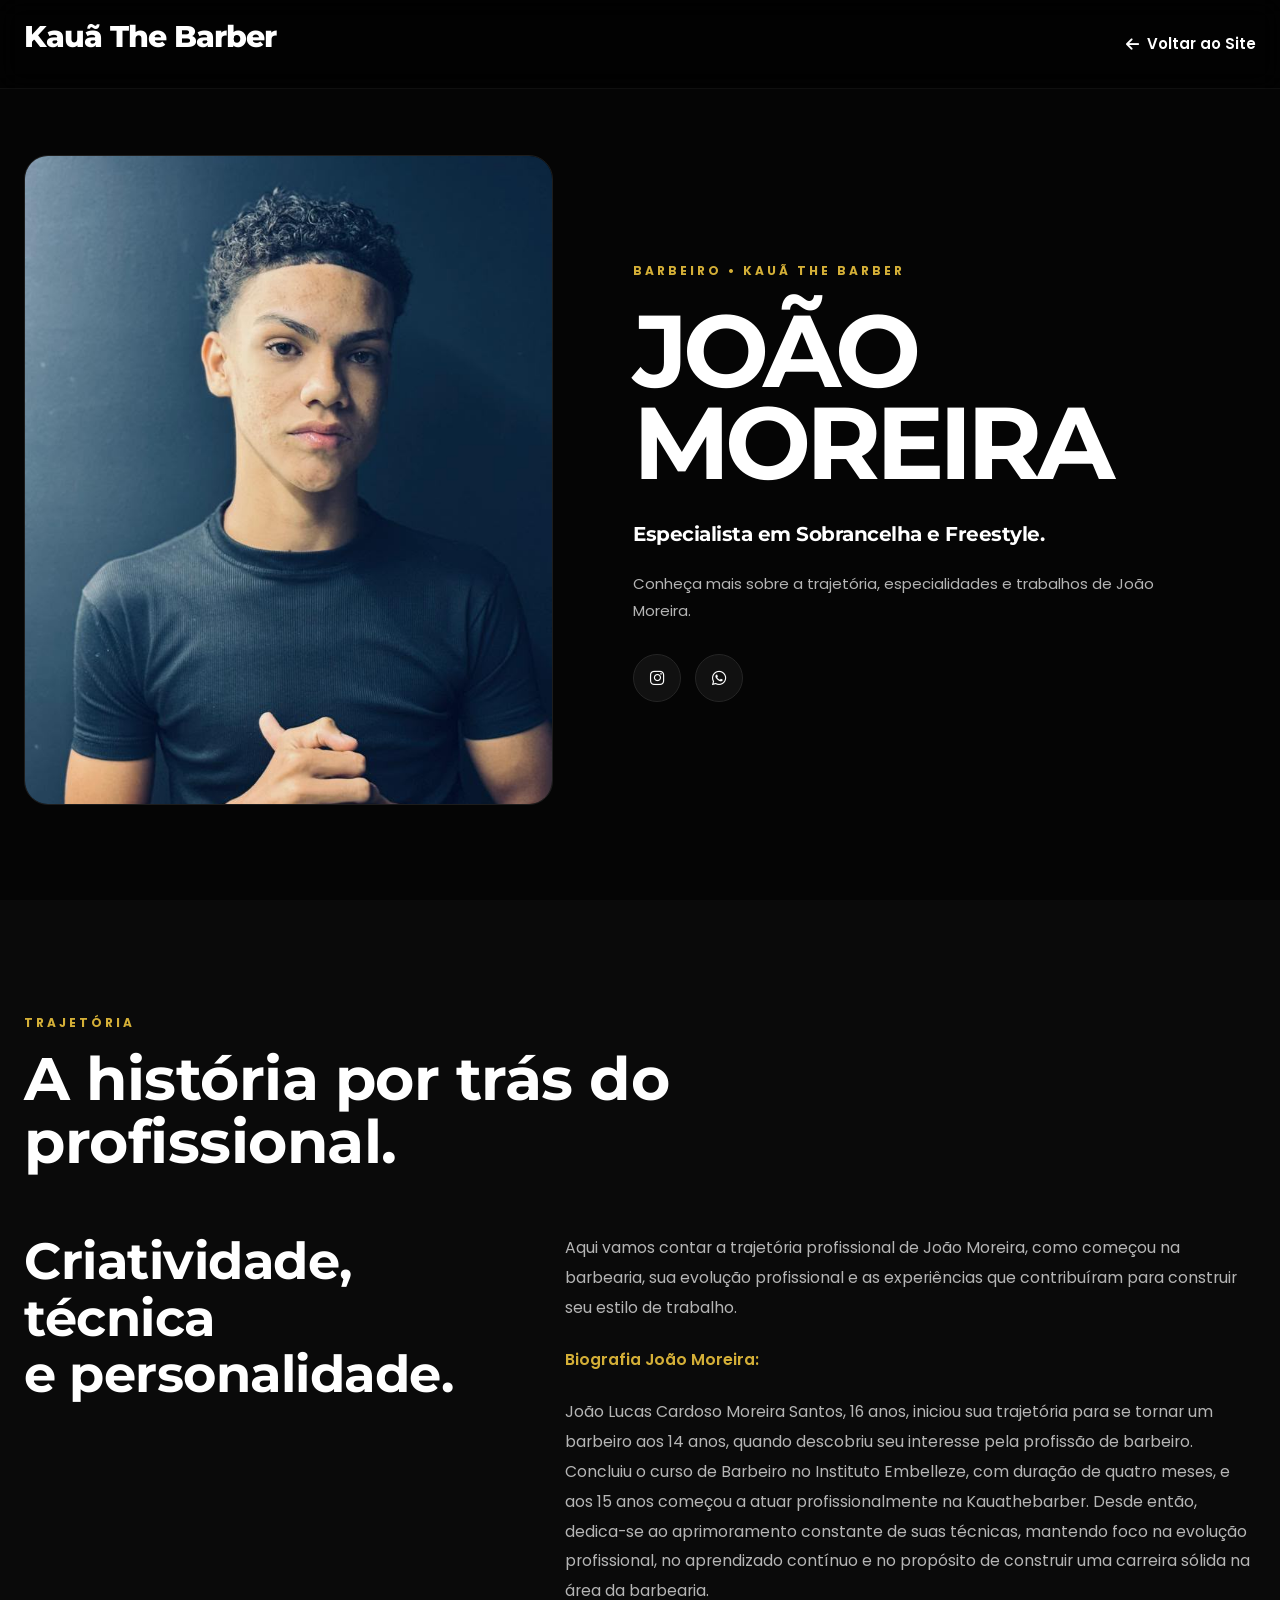
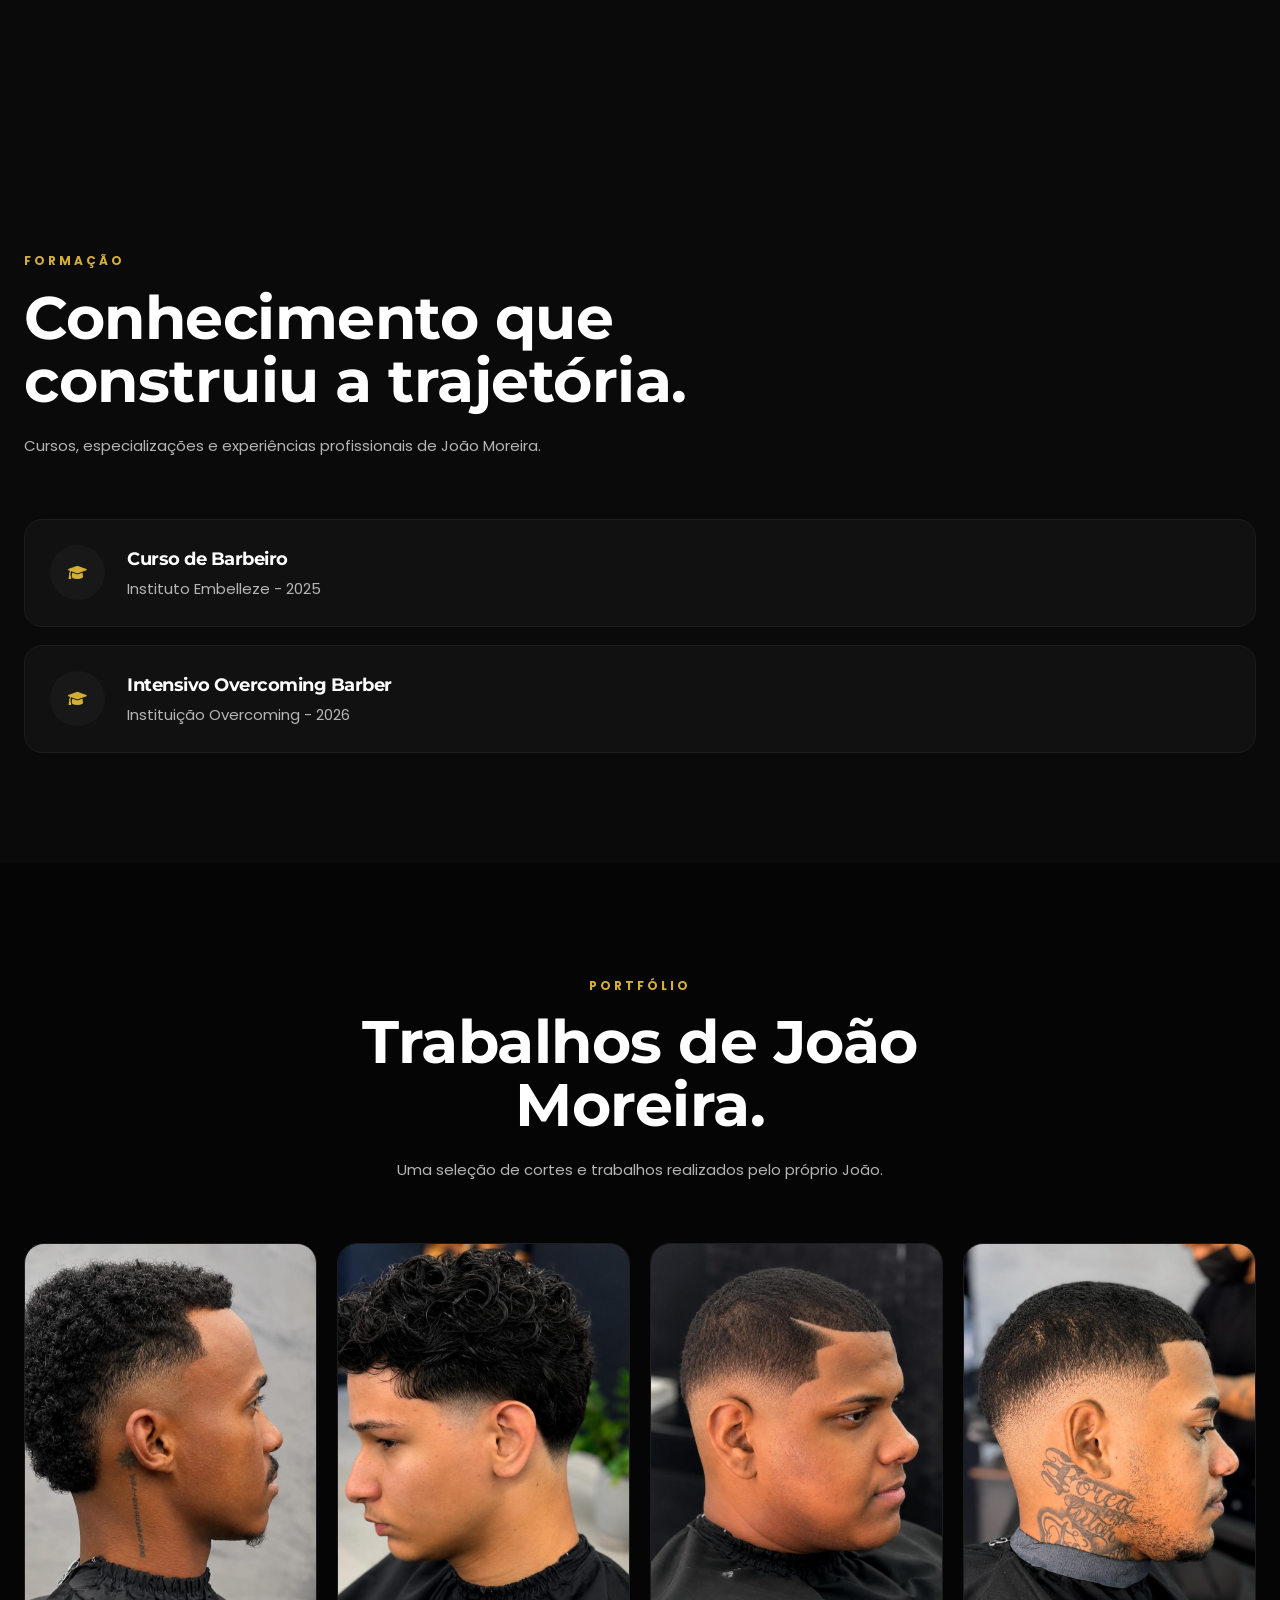
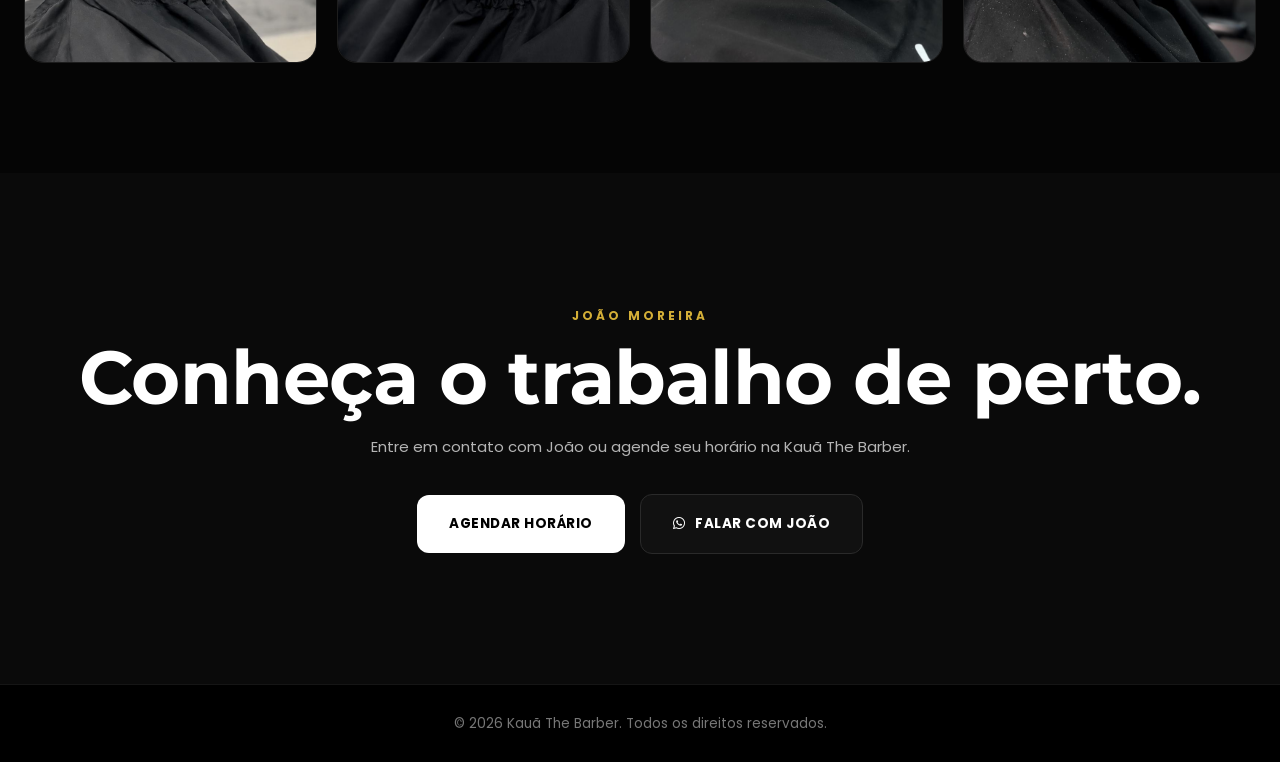
==== biografia/bio_joao.html @ 2b23962d "Primeira Versão do site" ====
<!DOCTYPE html>
<html lang="pt-BR">

<head>

    <meta charset="UTF-8">

    <meta name="viewport" content="width=device-width, initial-scale=1.0">

    <meta name="theme-color" content="#050505">

    <title>João Moreira | Kauã The Barber</title>

    <meta name="description"
        content="Conheça João Moreira, barbeiro da Kauã The Barber, sua trajetória profissional, especialidades e trabalhos.">

    <meta name="robots" content="index, follow">

    <meta name="author" content="Kauã The Barber">


    <!-- OPEN GRAPH -->

    <meta property="og:title" content="João Moreira | Kauã The Barber">

    <meta property="og:description" content="Conheça a trajetória, especialidades e trabalhos de João Moreira.">

    <meta property="og:type" content="website">

    <!-- Trocar pela URL definitiva quando o site for publicado -->
    <meta property="og:image" content="https://trocar-quando-publicar.com/imagens/barbeiros/img_joao.jpeg">

    <meta property="og:image:alt" content="João Moreira - Kauã The Barber">


    <!-- FONTES -->

    <link href="https://fonts.googleapis.com/css2?family=Poppins:wght@400;500;600;700;800&display=swap"
        rel="stylesheet">

    <link href="https://fonts.googleapis.com/css2?family=Montserrat:wght@500;600;700;800&display=swap" rel="stylesheet">


    <!-- CSS PRINCIPAL -->

    <link rel="stylesheet" href="../css/styles.css">


    <!-- CSS DAS BIOGRAFIAS -->

    <link rel="stylesheet" href="./styles.css">


    <!-- FAVICON -->

    <link rel="icon" href="../favicon.ico">


    <!-- FONT AWESOME -->

    <link rel="stylesheet" href="https://cdnjs.cloudflare.com/ajax/libs/font-awesome/6.0.0/css/all.min.css">

</head>


<body>


    <!-- ========================================
    HEADER
    ========================================= -->

    <header class="header">

        <nav class="navbar">

            <div class="nav-container">

                <div class="nav-logo">

                    <h1>Kauã The Barber</h1>

                </div>


                <div class="voltar-site">

                    <a href="../index.html">

                        <i class="fas fa-arrow-left"></i>

                        Voltar ao Site

                    </a>

                </div>

            </div>

        </nav>

    </header>



    <!-- ========================================
    APRESENTAÇÃO
    ========================================= -->

    <section class="bio-hero">

        <div class="bio-container bio-hero-grid">


            <div class="bio-hero-image">

                <img src="../imagens/barbeiros/img_joao.jpeg" alt="João Moreira">

            </div>


            <div class="bio-hero-content">

                <span class="bio-label">
                    BARBEIRO • KAUÃ THE BARBER
                </span>

                <h1>
                    João<br>
                    Moreira
                </h1>

                <h2>
                    Especialista em Sobrancelha e Freestyle.
                </h2>

                <p>
                    Conheça mais sobre a trajetória, especialidades
                    e trabalhos de João Moreira.
                </p>


                <div class="bio-social">

                    <a href="https://www.instagram.com/ojoaomoreira._?igsh=MTJscDZzeGQ5amhkNg==" target="_blank"
                        rel="noopener noreferrer" aria-label="Instagram de João Moreira">

                        <i class="fab fa-instagram"></i>

                    </a>


                    <a href="https://wa.me/5511971773069" target="_blank" rel="noopener noreferrer"
                        aria-label="WhatsApp de João Moreira">

                        <i class="fab fa-whatsapp"></i>

                    </a>

                </div>

            </div>

        </div>

    </section>



    <!-- ========================================
    HISTÓRIA
    ========================================= -->

    <section class="bio-section bio-historia">

        <div class="bio-container">

            <div class="bio-section-title">

                <span>TRAJETÓRIA</span>

                <h2>
                    A história por trás do profissional.
                </h2>

            </div>


            <div class="historia-grid">


                <div class="historia-destaque">

                    <h3>
                        Criatividade, técnica<br>
                        e personalidade.
                    </h3>

                </div>


                <div class="historia-texto">

                    <!--
                    SUBSTITUIR PELO TEXTO REAL ENVIADO PELO JOÃO
                    -->

                    <p>
                        Aqui vamos contar a trajetória profissional de
                        João Moreira, como começou na barbearia, sua evolução
                        profissional e as experiências que contribuíram para
                        construir seu estilo de trabalho.
                    </p>

                    <p class="conteudo-pendente">
                        Biografia João Moreira:
                    </p>

                    <p>
                        João Lucas Cardoso Moreira Santos, 16 anos, iniciou sua trajetória para se tornar um barbeiro
                        aos 14 anos,
                        quando descobriu seu interesse pela profissão de barbeiro. Concluiu o curso de Barbeiro no
                        Instituto Embelleze, com duração de quatro meses, e aos 15 anos começou a atuar
                        profissionalmente na Kauathebarber. Desde então, dedica-se ao aprimoramento constante de suas
                        técnicas, mantendo foco na evolução profissional, no aprendizado contínuo e no propósito de
                        construir uma carreira sólida na área da barbearia.
                    </p>
                </div>

            </div>

        </div>

    </section>

    <!-- ========================================
    FORMAÇÃO / CURSOS
    ========================================= -->

    <section class="bio-section bio-formacao">

        <div class="bio-container">


            <div class="bio-section-title">

                <span>FORMAÇÃO</span>

                <h2>
                    Conhecimento que construiu a trajetória.
                </h2>

                <p>
                    Cursos, especializações e experiências profissionais de João Moreira.
                </p>

            </div>

            <div class="formacao-lista">

                <div class="formacao-item">
                    <div class="formacao-icon">
                        <i class="fas fa-graduation-cap"></i>
                    </div>

                    <div>
                        <h3>Curso de Barbeiro</h3>
                        <p>Instituto Embelleze - 2025</p>
                    </div>
                </div>



                <div class="formacao-item">
                    <div class="formacao-icon">
                        <i class="fas fa-graduation-cap"></i>
                    </div>

                    <div>
                        <h3>Intensivo Overcoming Barber</h3>
                        <p>Instituição Overcoming - 2026</p>
                    </div>
                </div>
            </div>

        </div>

    </section>



    <!-- ========================================
    PORTFÓLIO PESSOAL
    ========================================= -->

    <section class="bio-section bio-portfolio">

        <div class="bio-container">


            <div class="bio-section-title centralizado">

                <span>PORTFÓLIO</span>

                <h2>
                    Trabalhos de João Moreira.
                </h2>

                <p>
                    Uma seleção de cortes e trabalhos realizados
                    pelo próprio João.
                </p>

            </div>


            <div class="bio-portfolio-grid">


                <div class="bio-portfolio-card">

                    <img src="../imagens/img_16.jpeg" alt="Trabalho realizado por João Moreira" loading="lazy">

                </div>


                <div class="bio-portfolio-card">

                    <img src="../imagens/img_17.jpeg" alt="Trabalho realizado por João Moreira" loading="lazy">

                </div>


                <div class="bio-portfolio-card">

                    <img src="../imagens/img_18.jpeg" alt="Trabalho realizado por João Moreira" loading="lazy">

                </div>


                <div class="bio-portfolio-card">

                    <img src="../imagens/img_19.jpeg" alt="Trabalho realizado por João Moreira" loading="lazy">

                </div>


            </div>

        </div>

    </section>

    <!-- ========================================
    CTA FINAL
    ========================================= -->

    <section class="bio-cta">

        <div class="bio-container">


            <span>JOÃO MOREIRA</span>

            <h2>
                Conheça o trabalho de perto.
            </h2>

            <p>
                Entre em contato com João ou agende seu horário
                na Kauã The Barber.
            </p>


            <div class="bio-cta-buttons">


                <a href="https://sites.appbarber.com.br/kauathebarber" target="_blank" rel="noopener noreferrer"
                    class="bio-button principal">

                    AGENDAR HORÁRIO

                </a>


                <a href="https://wa.me/5511971773069" target="_blank" rel="noopener noreferrer"
                    class="bio-button secundario">

                    <i class="fab fa-whatsapp"></i>

                    FALAR COM JOÃO

                </a>


            </div>

        </div>

    </section>



    <!-- ========================================
    FOOTER
    ========================================= -->

    <footer class="bio-footer">

        <div class="bio-container">

            <p>
                © 2026 Kauã The Barber. Todos os direitos reservados.
            </p>

        </div>

    </footer>


</body>

</html>
---- css/styles.css ----
/* =========================
CONFIGURAÇÕES GLOBAIS
========================= */

html {
    font-size: 15px;
    scroll-behavior: smooth;
}

* {
    margin: 0;
    padding: 0;
    box-sizing: border-box;
}

body {
    font-family: 'Poppins', sans-serif;
    background: #000000;
    color: #ffffff;
    line-height: 1.6;
    overflow-x: hidden;
}

/* =========================
TÍTULOS
========================= */

h1,
h2,
h3,
h4,
h5,
h6 {
    font-family: 'Montserrat', sans-serif;
    font-weight: 700;
    letter-spacing: -0.5px;
    margin-bottom: 0.5em;
}

/* =========================
CONTAINER
========================= */

.container {
    max-width: 1280px;
    margin: 0 auto;
    padding: 0 24px;
}

/* =========================
HEADER
========================= */

.header {
    position: fixed;
    top: 0;
    width: 100%;
    z-index: 999;

    background: rgba(0, 0, 0, 0.55);

    backdrop-filter: blur(12px);
    -webkit-backdrop-filter: blur(12px);

    border-bottom: 1px solid rgba(255, 255, 255, 0.05);

    transition: 0.3s ease;
}

.navbar {
    width: 100%;
}

.nav-container {
    max-width: 1280px;
    height: 88px;

    margin: 0 auto;
    padding: 0 24px;

    display: flex;
    align-items: center;
    justify-content: space-between;
}

.nav-logo h1 {
    font-size: 2rem;
    font-weight: 800;
    letter-spacing: -1px;
}

.nav-menu {
    display: flex;
    align-items: center;
    gap: 42px;
    margin-right: 160px;
    list-style: none;
}

.nav-menu a {
    color: #ffffff;

    text-decoration: none;

    font-size: 0.95rem;
    font-weight: 500;

    transition: 0.3s ease;
}

.nav-menu a:hover {
    color: #d4af37;
}

/* =========================
HERO
========================= */

.hero {
    min-height: 100vh;

    display: flex;
    align-items: flex-start;

    padding-top: 90px;
    padding-bottom: 30px;

    background: #050505;
}

.hero-content {
    width: 100%;
    max-width: 1280px;

    margin: 0 auto;

    padding: 0 24px;

    display: flex;
    align-items: center;
    justify-content: space-between;
    gap: 80px;
}

.hero-text {
    flex: 1;
    max-width: 760px;
}

.hero-video {
    flex: 1;

    display: flex;
    justify-content: center;
    align-items: flex-start;

    margin-top: -200px;

}

.hero-video video {
    width: 100%;
    max-width: 430px;
    max-height: 75vh;

    border-radius: 22px;

    border: 2px solid #d4af37;

    box-shadow: 0 25px 60px rgba(0, 0, 0, .45);

    object-fit: cover;
}

.hero-title {
    font-size: clamp(3rem, 7vw, 6.5rem);

    line-height: 0.92;

    font-weight: 800;

    text-transform: uppercase;

    letter-spacing: -4px;

    margin-bottom: 28px;
}

.hero-subtitle {
    font-size: 1.15rem;

    color: #cfcfcf;

    line-height: 1.7;

    max-width: 650px;
}

.subtitle-cta-gap {
    margin-bottom: 32px;
}

/* =========================
PROMOÇÕES DO HERO
========================= */

.hero-promocoes {
    display: grid;

    grid-template-columns: repeat(2, minmax(0, 1fr));

    gap: 18px;

    max-width: 760px;

    margin-bottom: 32px;
}

.promocao-card {
    position: relative;

    display: flex;
    align-items: flex-start;

    gap: 18px;

    padding: 24px;

    background: #0f0f0f;

    border: 1px solid #222222;

    border-radius: 18px;

    overflow: hidden;

    transition: 0.3s ease;
}

.promocao-card::before {
    content: "";

    position: absolute;

    top: 0;
    left: 0;

    width: 100%;
    height: 2px;

    background: #d4af37;

    opacity: 0;

    transition: 0.3s ease;
}

.promocao-card:hover {
    transform: translateY(-5px);

    border-color: #3a3a3a;

    background: #121212;
}

.promocao-card:hover::before {
    opacity: 1;
}

.promocao-icon {
    width: 46px;
    height: 46px;

    min-width: 46px;

    display: flex;
    align-items: center;
    justify-content: center;

    background: #181818;

    border: 1px solid #292929;

    border-radius: 12px;

    color: #d4af37;

    font-size: 1.2rem;
}

.promocao-content {
    flex: 1;
}

.promocao-tag {
    display: inline-block;

    color: #d4af37;

    font-size: 0.7rem;

    font-weight: 700;

    letter-spacing: 1.5px;

    margin-bottom: 8px;
}

.promocao-content h3 {
    color: #ffffff;

    font-size: 1.1rem;

    line-height: 1.3;

    margin-bottom: 12px;
}

.promocao-preco {
    display: flex;
    align-items: center;

    gap: 12px;

    margin-bottom: 10px;
}

.preco-antigo {
    color: #777777;

    font-size: 0.95rem;

    text-decoration: line-through;
}

.preco-novo {
    color: #ffffff;

    font-family: 'Montserrat', sans-serif;

    font-size: 1.7rem;

    font-weight: 800;

    line-height: 1;
}

.promocao-content p {
    color: #999999;

    font-size: 0.82rem;

    line-height: 1.6;

    margin: 0;
}

/* =========================
BOTÃO
========================= */

.cta-button {
    display: inline-block;

    background: #ffffff;

    color: #000000;

    text-decoration: none;

    padding: 18px 34px;

    border-radius: 12px;

    font-size: 0.9rem;

    font-weight: 700;

    letter-spacing: 1px;

    transition: 0.3s ease;
}

.cta-button:hover {
    background: #d4af37;

    transform: translateY(-3px);
}

/* =========================
FEATURES
========================= */

.features {
    background: #0a0a0a;

    padding: 80px 0;
}

.features-grid {
    display: grid;

    grid-template-columns: repeat(auto-fit, minmax(280px, 1fr));

    gap: 32px;
}

.feature-card {
    background: #111111;

    border: 1px solid #1f1f1f;

    border-radius: 20px;

    transition: 0.3s ease;
}

.feature-card:hover {
    transform: translateY(-8px);

    border-color: #2f2f2f;
}

.feature-link {
    display: block;

    padding: 42px 32px;

    text-decoration: none;

    text-align: center;
}

.feature-link i {
    font-size: 2rem;

    color: #ffffff;

    margin-bottom: 22px;
}

.feature-link h3 {
    color: #ffffff;

    font-size: 1.5rem;

    margin-bottom: 14px;
}

.feature-link p {
    color: #b5b5b5;

    line-height: 1.7;
}

/* =========================
BARBEIROS
========================= */

.barbeiros-section {
    padding: 110px 0;
    background: #050505;
}

.section-title {
    margin-bottom: 60px;
}

.section-title h2 {
    font-size: 3rem;
    margin-bottom: 14px;
}

.section-title p {
    color: #b5b5b5;
}

.barbeiros-grid {
    display: grid;
    grid-template-columns: repeat(auto-fit, minmax(320px, 1fr));
    gap: 32px;
}

.barbeiro-card {
    background: #0f0f0f;
    border-radius: 22px;
    overflow: hidden;
    border: 1px solid #1d1d1d;
    transition: 0.3s ease;
}

.barbeiro-card:hover {
    transform: translateY(-8px);
    border-color: #2d2d2d;
}

.barbeiro-img {
    height: 430px;
    overflow: hidden;
}

.barbeiro-img img {
    width: 100%;
    height: 100%;
    object-fit: cover;
    display: block;
}

.barbeiro-content {
    padding: 30px;
}

.barbeiro-content h3 {
    font-size: 1.8rem;
    margin-bottom: 10px;
}

.barbeiro-funcao {
    display: inline-block;
    color: #d4af37;
    margin-bottom: 18px;
    font-size: 0.9rem;
    text-transform: uppercase;
    letter-spacing: 1px;
}

.barbeiro-content p {
    color: #b5b5b5;
    line-height: 1.7;
    margin-bottom: 24px;
}

.barbeiro-social {
    display: flex;
    gap: 14px;
}

.barbeiro-social a {
    width: 42px;
    height: 42px;
    border-radius: 50%;
    background: #151515;
    color: #ffffff;

    display: flex;
    align-items: center;
    justify-content: center;

    text-decoration: none;

    border: 1px solid #252525;

    transition: 0.3s ease;
}

.barbeiro-social a:hover {
    background: #d4af37;
    color: #000000;
}

/* =========================
MÉTODO KTB
========================= */

.newsletter {
    padding: 100px 0;
    background: #050505;
    border-top: 1px solid #151515;
}

.newsletter-content {
    text-align: center;
}

.newsletter-content h2 {
    font-size: 3rem;
    margin-bottom: 18px;
}

.newsletter-content p {
    color: #b5b5b5;
    margin-bottom: 35px;
}

/* =========================
FOOTER
========================= */

.footer {
    background: #000000;
    border-top: 1px solid #151515;
    padding-top: 70px;
}

.footer-content {
    max-width: 1280px;

    margin: 0 auto;

    padding: 0 24px 60px;

    display: grid;

    grid-template-columns: repeat(auto-fit, minmax(220px, 1fr));

    gap: 50px;
}

.footer-column h3 {
    font-size: 1.5rem;
    margin-bottom: 22px;
}

.footer-column li,
.footer-column a {
    color: #b5b5b5;
    text-decoration: none;
    line-height: 1.9;
    transition: 0.3s ease;
}

.footer-column a:hover {
    color: #d4af37;
}

.footer-column ul {
    list-style: none;
    padding: 0;
}

.social-links {
    display: flex;
    gap: 14px;
    margin-top: 18px;
}

.social-links a {
    width: 42px;
    height: 42px;

    border-radius: 50%;

    background: #111111;

    border: 1px solid #222;

    display: flex;
    align-items: center;
    justify-content: center;
}

.social-links a:hover {
    background: #d4af37;
    color: #000000;
}

.footer-bottom {
    border-top: 1px solid #151515;
    padding: 24px;
    text-align: center;
}

.copyright-text {
    color: #777777;
    font-size: 0.95rem;
}

/* =========================
DEPOIMENTOS
========================= */

.depoimentos {
    padding: 100px 0;
    background: #0a0a0a;
}

.depoimentos .container {
    position: relative;
    min-height: 250px;
}

.titulo-depoimentos {
    text-align: center;
    font-size: 3rem;
    margin-bottom: 50px;
}

.depoimento-card {
    opacity: 0;
    visibility: hidden;

    position: absolute;
    width: 100%;

    max-width: 900px;
    left: 50%;
    transform: translateX(-50%) translateY(15px);

    background: #111111;

    border: 1px solid #222;

    border-radius: 20px;

    padding: 40px;

    text-align: center;

    transition:
        opacity 1s ease,
        transform 1s ease;
}

.depoimento-card.active {
    opacity: 1;
    visibility: visible;

    transform: translateX(-50%) translateY(0);
}

.depoimento-card p {
    font-size: 1.2rem;
    line-height: 1.8;
    color: #e5e5e5;
    margin-bottom: 20px;
}

.depoimento-card span {
    color: #d4af37;
    font-weight: 600;
}

/* =========================
RESPONSIVO MOBILE
========================= */

@media (max-width: 768px) {

    .container {
        padding: 0 18px;
    }

    /* HEADER */

    .nav-container {
        height: 75px;
    }

    .nav-logo h1 {
        font-size: 1.5rem;
    }

    .nav-menu {
        display: none;
    }

    /* HERO */

    .hero {
        min-height: 90vh;
        padding-top: 110px;
        padding-bottom: 60px;
    }

    .hero-content {
        text-align: center;
        padding: 0 18px;
    }

    .hero-text {
        max-width: 100%;
    }

    .hero-title {
        font-size: 3rem;
        letter-spacing: -2px;
    }

    .hero-subtitle {
        font-size: 1rem;
        max-width: 100%;
    }

    .subtitle-cta-gap {
        margin-bottom: 28px;
    }

    /* PROMOÇÕES */

    .hero-promocoes {
        grid-template-columns: 1fr;

        max-width: 500px;

        margin-left: auto;
        margin-right: auto;

        gap: 14px;

        margin-bottom: 28px;
    }

    .promocao-card {
        text-align: left;

        padding: 20px;

        gap: 15px;
    }

    .promocao-icon {
        width: 42px;
        height: 42px;

        min-width: 42px;

        font-size: 1rem;
    }

    .promocao-content h3 {
        font-size: 1rem;
    }

    .preco-novo {
        font-size: 1.5rem;
    }

    .promocao-content p {
        font-size: 0.8rem;
    }

    .cta-button {
        width: 100%;
        max-width: 320px;
        text-align: center;
    }

    /* FEATURES */

    .features {
        padding: 60px 0;
    }

    .features-grid {
        grid-template-columns: 1fr;
        gap: 20px;
    }

    /* BARBEIROS */

    .barbeiros-section {
        padding: 80px 0;
    }

    .section-title h2 {
        font-size: 2.2rem;
        text-align: center;
    }

    .section-title p {
        text-align: center;
    }

    .barbeiros-grid {
        grid-template-columns: 1fr;
    }

    .barbeiro-img {
        height: 320px;
    }

    .barbeiro-content h3 {
        font-size: 1.5rem;
    }

    /* DEPOIMENTOS */

    .depoimentos {
        padding: 80px 0;
    }

    .titulo-depoimentos {
        font-size: 2.2rem;
    }

    .depoimentos .container {
        min-height: 320px;
    }

    .depoimento-card {
        padding: 25px;
        width: calc(100% - 20px);
    }

    .depoimento-card p {
        font-size: 1rem;
        line-height: 1.7;
    }

    /* MÉTODO KTB */

    .newsletter {
        padding: 80px 0;
    }

    .newsletter-content h2 {
        font-size: 2.2rem;
    }

    /* FOOTER */

    .footer-content {
        grid-template-columns: 1fr;
        gap: 35px;
        text-align: center;
    }

    .social-links {
        justify-content: center;
    }
}

/* =========================
TELAS MUITO PEQUENAS
========================= */

@media (max-width: 420px) {

    .hero-title {
        font-size: 2.6rem;
    }

    .promocao-card {
        flex-direction: column;

        align-items: center;

        text-align: center;
    }

    .promocao-preco {
        justify-content: center;
    }

}

/* =========================================
   AJUSTE PARA NOTEBOOKS
========================================= */

@media (max-width: 1366px) {

    .hero-content {
        padding: 0 36px;
    }

}

/* ===========================
   MENU MOBILE
=========================== */

.hamburger {
    display: none;
    flex-direction: column;
    gap: 6px;
    cursor: pointer;
}

.hamburger span {
    width: 28px;
    height: 3px;
    background: #fff;
    border-radius: 20px;
}

@media (max-width:768px) {

    /* =========================
    MENU
    ========================= */

    .hamburger {
        display: flex;
    }

    .nav-menu {

        position: absolute;

        top: 80px;

        left: 0;

        width: 100%;

        background: #0b0b0b;

        flex-direction: column;

        align-items: center;

        gap: 25px;

        padding: 30px 0;

        display: none;

        border-top: 1px solid #1d1d1d;

        z-index: 999;

    }

    .nav-menu.active {
        display: flex;
    }

    /* =========================
    HERO
    ========================= */

    .hero {
        min-height: auto;
        padding-top: 120px;
        padding-bottom: 60px;
    }

    .hero-content {
        flex-direction: column;
        gap: 35px;
        text-align: center;
    }

    .hero-text {
        max-width: 100%;
    }

    .hero-title {
        font-size: 3rem;
        letter-spacing: -2px;
    }

    .hero-subtitle {
        max-width: 100%;
    }

    .hero-video {
        width: 100%;
        display: flex;
        justify-content: center;
        margin: 20px 0;
    }

    .hero-video video {
        width: 100%;
        max-width: 300px;
        border-radius: 20px;
    }

    .hero-promocoes {
        grid-template-columns: 1fr;
        max-width: 100%;
    }

    .cta-button {
        width: 100%;
        max-width: 320px;
        text-align: center;
    }

    /* =========================
    RECONHECIMENTO
    ========================= */

    .reconhecimento-section {

        padding: 80px 0;

    }

    .reconhecimento-header {

        margin-bottom: 45px;

    }

    .reconhecimento-header h2 {

        font-size: 2rem;

    }

    .reconhecimento-header p {

        font-size: 1rem;

    }

    .premiacao-destaque img {

        width: 100%;
        height: 280px;

        object-fit: cover;

    }

    .premiacao-grid {

        grid-template-columns: 1fr;

        gap: 18px;

    }

    .premiacao-grid img {

        width: 100%;
        height: 250px;

        object-fit: cover;

    }

    .premiacao-video h3 {

        font-size: 1.5rem;

    }

    .premiacao-video video {

        width: 100%;
        max-width: 100%;

    }

/* HERO */

.hero {
    min-height: auto;
    padding-top: 120px;
    padding-bottom: 60px;
}

.hero-content {
    flex-direction: column;
    gap: 35px;
}

.hero-video {
    width: 100%;
    display: flex;
    justify-content: center;
    margin: 0;
}

.hero-video video {
    width: 100%;
    max-width: 300px;
    border-radius: 20px;
}

.hero-promocoes {
    grid-template-columns: 1fr;
}
}

/* =========================
RECONHECIMENTO
========================= */

.reconhecimento-section {

    padding: 110px 0;

    background: #080808;

}

.reconhecimento-header {

    text-align: center;

    max-width: 900px;

    margin: 0 auto 70px;

}

.reconhecimento-tag {

    display: inline-flex;

    align-items: center;

    gap: 10px;

    color: #d4af37;

    font-weight: 700;

    letter-spacing: 2px;

    margin-bottom: 20px;

}

.reconhecimento-tag i {

    font-size: 1.1rem;

}

.reconhecimento-header h2 {

    font-size: clamp(2.2rem, 5vw, 3.5rem);

    margin-bottom: 25px;

}

.reconhecimento-header p {

    color: #bfbfbf;

    line-height: 1.9;

    font-size: 1.05rem;

}

.premiacao-destaque {

    margin-bottom: 35px;

}

.premiacao-destaque img {

    width: 100%;

    height: 600px;

    object-fit: cover;

    border-radius: 22px;

    border: 2px solid #d4af37;

    transition: .4s;

}

.premiacao-destaque img:hover {

    transform: scale(1.01);

}

.premiacao-grid {

    display: grid;

    grid-template-columns: repeat(4, 1fr);

    gap: 20px;

    margin-bottom: 70px;

}

.premiacao-grid img {

    width: 100%;

    height: 260px;

    object-fit: cover;

    border-radius: 18px;

    transition: .35s;

    cursor: pointer;

}

.premiacao-grid img:hover {

    transform: translateY(-6px);

}

.premiacao-video {

    text-align: center;

}

.premiacao-video h3 {

    margin-bottom: 30px;

    font-size: 2rem;

}

.premiacao-video video {

    width: 100%;

    max-width: 355px;

    border-radius: 22px;

    border: 2px solid #d4af37;

    box-shadow: 0 20px 60px rgba(0, 0, 0, .4);

}
---- biografia/styles.css ----
/* =========================================
BIOGRAFIAS | KAUÃ THE BARBER
========================================= */


/* GERAL */

.bio-container {
    width: 100%;
    max-width: 1280px;
    margin: 0 auto;
    padding: 0 24px;
}

.bio-section {
    padding: 110px 0;
}

.bio-section-title {
    max-width: 800px;
    margin-bottom: 60px;
}

.bio-section-title.centralizado {
    margin-left: auto;
    margin-right: auto;
    text-align: center;
}

.bio-section-title>span,
.metodo-content>span,
.bio-cta>.bio-container>span {
    display: inline-block;
    color: #d4af37;
    font-size: 0.8rem;
    font-weight: 700;
    letter-spacing: 3px;
    margin-bottom: 15px;
}

.bio-section-title h2 {
    font-size: clamp(2.4rem, 5vw, 4rem);
    line-height: 1.05;
    margin-bottom: 20px;
}

.bio-section-title p {
    color: #b5b5b5;
    line-height: 1.8;
}


/* =========================================
VOLTAR AO SITE
========================================= */

.voltar-site a {
    display: flex;
    align-items: center;
    gap: 8px;

    color: #ffffff;
    text-decoration: none;

    font-weight: 600;

    transition: 0.3s ease;
}

.voltar-site a:hover {
    color: #d4af37;
}


/* =========================================
HERO
========================================= */

.bio-hero {
    min-height: 100vh;

    display: flex;
    align-items: center;

    background: #050505;

    padding: 140px 0 80px;
}

.bio-hero-grid {
    display: grid;

    grid-template-columns: minmax(300px, 0.85fr) 1fr;

    gap: 80px;

    align-items: center;
}

.bio-hero-image {
    height: 650px;

    border-radius: 24px;

    overflow: hidden;

    border: 1px solid #1d1d1d;

    background: #111111;
}

.bio-hero-image img {
    width: 100%;
    height: 100%;

    display: block;

    object-fit: cover;
}

.bio-label {
    display: inline-block;

    color: #d4af37;

    font-size: 0.8rem;

    font-weight: 700;

    letter-spacing: 3px;

    margin-bottom: 25px;
}

.bio-hero-content h1 {
    font-size: clamp(4rem, 8vw, 7rem);

    line-height: 0.9;

    letter-spacing: -5px;

    text-transform: uppercase;

    margin-bottom: 30px;
}

.bio-hero-content h2 {
    font-size: 1.3rem;

    color: #ffffff;

    margin-bottom: 20px;
}

.bio-hero-content p {
    max-width: 580px;

    color: #b5b5b5;

    line-height: 1.8;

    margin-bottom: 30px;
}


/* SOCIAL */

.bio-social {
    display: flex;

    gap: 14px;
}

.bio-social a {
    width: 48px;
    height: 48px;

    border-radius: 50%;

    background: #111111;

    border: 1px solid #252525;

    color: #ffffff;

    display: flex;

    align-items: center;

    justify-content: center;

    text-decoration: none;

    font-size: 1.1rem;

    transition: 0.3s ease;
}

.bio-social a:hover {
    background: #d4af37;

    color: #000000;

    transform: translateY(-3px);
}


/* =========================================
HISTÓRIA
========================================= */

.bio-historia {
    background: #0a0a0a;
}

.historia-grid {
    display: grid;

    grid-template-columns: 0.8fr 1.2fr;

    gap: 80px;
}

.historia-destaque h3 {
    font-size: clamp(2rem, 4vw, 3.5rem);

    line-height: 1.1;
}

.historia-texto p {
    color: #b5b5b5;

    font-size: 1.05rem;

    line-height: 1.9;

    margin-bottom: 22px;
}

.historia-texto .conteudo-pendente {
    color: #d4af37;

    font-weight: 600;
}


/* =========================================
ESPECIALIDADES
========================================= */

.bio-especialidades {
    background: #050505;
}

.especialidades-grid {
    display: grid;

    grid-template-columns: repeat(3, 1fr);

    gap: 24px;
}

.especialidade-card {
    padding: 45px 35px;

    background: #111111;

    border: 1px solid #1d1d1d;

    border-radius: 20px;

    text-align: center;

    transition: 0.3s ease;
}

.especialidade-card:hover {
    transform: translateY(-8px);

    border-color: #333333;
}

.especialidade-card i {
    font-size: 2rem;

    color: #d4af37;

    margin-bottom: 24px;
}

.especialidade-card h3 {
    font-size: 1.5rem;

    margin-bottom: 15px;
}

.especialidade-card p {
    color: #b5b5b5;

    line-height: 1.8;
}


/* =========================================
FORMAÇÃO
========================================= */

.bio-formacao {
    background: #0a0a0a;
}

.formacao-lista {
    display: grid;

    gap: 18px;
}

.formacao-item {
    background: #111111;

    border: 1px solid #1d1d1d;

    border-radius: 18px;

    padding: 25px;

    display: flex;

    align-items: center;

    gap: 22px;
}

.formacao-icon {
    width: 55px;
    height: 55px;

    flex-shrink: 0;

    display: flex;

    align-items: center;

    justify-content: center;

    border-radius: 50%;

    background: #181818;

    color: #d4af37;
}

.formacao-item h3 {
    margin-bottom: 4px;
}

.formacao-item p {
    color: #b5b5b5;
}

.formacao-vazia {
    min-height: 180px;

    background: #111111;

    border: 1px dashed #333333;

    border-radius: 20px;

    display: flex;

    flex-direction: column;

    align-items: center;

    justify-content: center;

    gap: 15px;

    text-align: center;

    color: #777777;
}

.formacao-vazia i {
    color: #d4af37;

    font-size: 2rem;
}


/* =========================================
PORTFÓLIO
========================================= */

.bio-portfolio {
    background: #050505;
}

.bio-portfolio-grid {
    display: grid;

    grid-template-columns: repeat(4, 1fr);

    gap: 20px;
}

.bio-portfolio-card {
    height: 420px;

    border-radius: 20px;

    overflow: hidden;

    background: #111111;

    border: 1px solid #1d1d1d;
}

.bio-portfolio-card img {
    width: 100%;
    height: 100%;

    display: block;

    object-fit: cover;

    transition: 0.4s ease;
}

.bio-portfolio-card:hover img {
    transform: scale(1.04);
}

.bio-portfolio-card.placeholder {
    display: flex;

    flex-direction: column;

    justify-content: center;

    align-items: center;

    gap: 14px;

    color: #666666;
}

.bio-portfolio-card.placeholder i {
    font-size: 2rem;

    color: #d4af37;
}


/* =========================================
VÍDEOS
========================================= */

.bio-videos {
    background: #0a0a0a;
}

.videos-grid {
    display: grid;

    grid-template-columns: repeat(2, 1fr);

    gap: 24px;
}

.video-placeholder {
    aspect-ratio: 16 / 9;

    background: #111111;

    border: 1px dashed #333333;

    border-radius: 20px;

    display: flex;

    flex-direction: column;

    align-items: center;

    justify-content: center;

    gap: 15px;

    color: #777777;
}

.video-placeholder i {
    width: 60px;
    height: 60px;

    border-radius: 50%;

    display: flex;

    align-items: center;

    justify-content: center;

    background: #d4af37;

    color: #000000;

    font-size: 1.2rem;
}


/* =========================================
MÉTODO KTB
========================================= */

.bio-metodo {
    background: #050505;

    text-align: center;

    border-top: 1px solid #151515;
}

.metodo-content {
    max-width: 850px;
}

.metodo-content h2 {
    font-size: clamp(2.5rem, 5vw, 4rem);

    line-height: 1.1;

    margin-bottom: 20px;
}

.metodo-content p {
    color: #b5b5b5;

    max-width: 700px;

    margin: 0 auto 35px;

    line-height: 1.8;
}


/* =========================================
BOTÕES
========================================= */

.bio-button {
    display: inline-flex;

    align-items: center;

    justify-content: center;

    gap: 10px;

    padding: 18px 32px;

    background: #ffffff;

    color: #000000;

    text-decoration: none;

    border-radius: 12px;

    font-size: 0.9rem;

    font-weight: 700;

    letter-spacing: 0.5px;

    transition: 0.3s ease;
}

.bio-button:hover {
    background: #d4af37;

    transform: translateY(-3px);
}


/* =========================================
CTA FINAL
========================================= */

.bio-cta {
    padding: 130px 0;

    background: #0a0a0a;

    text-align: center;
}

.bio-cta h2 {
    font-size: clamp(2.8rem, 6vw, 5rem);

    line-height: 1;

    margin-bottom: 20px;
}

.bio-cta p {
    color: #b5b5b5;

    margin-bottom: 35px;
}

.bio-cta-buttons {
    display: flex;

    align-items: center;

    justify-content: center;

    flex-wrap: wrap;

    gap: 15px;
}

.bio-button.secundario {
    background: #111111;

    color: #ffffff;

    border: 1px solid #2a2a2a;
}

.bio-button.secundario:hover {
    background: #d4af37;

    color: #000000;
}


/* =========================================
FOOTER
========================================= */

.bio-footer {
    background: #000000;

    border-top: 1px solid #151515;

    padding: 28px 0;
}

.bio-footer .bio-container {
    display: flex;

    align-items: center;

    justify-content: space-between;

    gap: 20px;
}

.bio-footer p {
    color: #777777;

    font-size: 0.9rem;
}

.bio-footer a {
    color: #ffffff;

    text-decoration: none;

    font-size: 0.9rem;

    transition: 0.3s ease;
}

.bio-footer a:hover {
    color: #d4af37;
}


/* =========================================
TABLET
========================================= */

@media (max-width: 1000px) {

    .bio-hero-grid {
        grid-template-columns: 1fr 1fr;

        gap: 40px;
    }

    .bio-hero-image {
        height: 550px;
    }

    .bio-portfolio-grid {
        grid-template-columns: repeat(2, 1fr);
    }

}


/* =========================================
MOBILE
========================================= */

@media (max-width: 768px) {

    .bio-container {
        padding: 0 18px;
    }


    /* HERO */

    .bio-hero {
        min-height: auto;

        padding: 110px 0 70px;
    }

    .bio-hero-grid {
        grid-template-columns: 1fr;

        gap: 40px;
    }

    .bio-hero-image {
        height: 480px;
    }

    .bio-hero-content {
        text-align: center;
    }

    .bio-hero-content h1 {
        font-size: 4rem;

        letter-spacing: -3px;
    }

    .bio-hero-content p {
        margin-left: auto;

        margin-right: auto;
    }

    .bio-social {
        justify-content: center;
    }


    /* SEÇÕES */

    .bio-section {
        padding: 80px 0;
    }

    .bio-section-title {
        text-align: center;

        margin-bottom: 40px;
    }


    /* HISTÓRIA */

    .historia-grid {
        grid-template-columns: 1fr;

        gap: 30px;

        text-align: center;
    }


    /* ESPECIALIDADES */

    .especialidades-grid {
        grid-template-columns: 1fr;
    }


    /* PORTFÓLIO */

    .bio-portfolio-grid {
        grid-template-columns: 1fr 1fr;
    }

    .bio-portfolio-card {
        height: 300px;
    }


    /* VÍDEOS */

    .videos-grid {
        grid-template-columns: 1fr;
    }


    /* CTA */

    .bio-cta {
        padding: 90px 0;
    }

    .bio-cta-buttons {
        flex-direction: column;
    }

    .bio-button {
        width: 100%;

        max-width: 350px;
    }


    /* FOOTER */

    .bio-footer .bio-container {
        flex-direction: column;

        text-align: center;
    }

}


/* =========================================
CELULARES PEQUENOS
========================================= */

@media (max-width: 480px) {

    .bio-hero-image {
        height: 420px;
    }

    .bio-hero-content h1 {
        font-size: 3.3rem;
    }

    .bio-portfolio-grid {
        grid-template-columns: 1fr;
    }

    .bio-portfolio-card {
        height: 380px;
    }

}

/* =========================
VÍDEOS DA BIOGRAFIA
========================= */

.videos-grid {
    display: grid;
    grid-template-columns: repeat(3, minmax(0, 360px));
    justify-content: center;
    gap: 30px;
}

.video-card {
    width: 100%;
    aspect-ratio: 9 / 16;

    overflow: hidden;

    border-radius: 20px;

    background: #111111;

    border: 1px solid #1d1d1d;
}

.video-card video {
    width: 100%;
    height: 100%;

    display: block;

    object-fit: cover;
}

/* MOBILE */

@media (max-width: 768px) {

    .videos-grid {
        grid-template-columns: 1fr;
        max-width: 360px;
        margin: 0 auto;
    }

}

.bio-footer .bio-container {
    flex-direction: column;
    text-align: center;
}
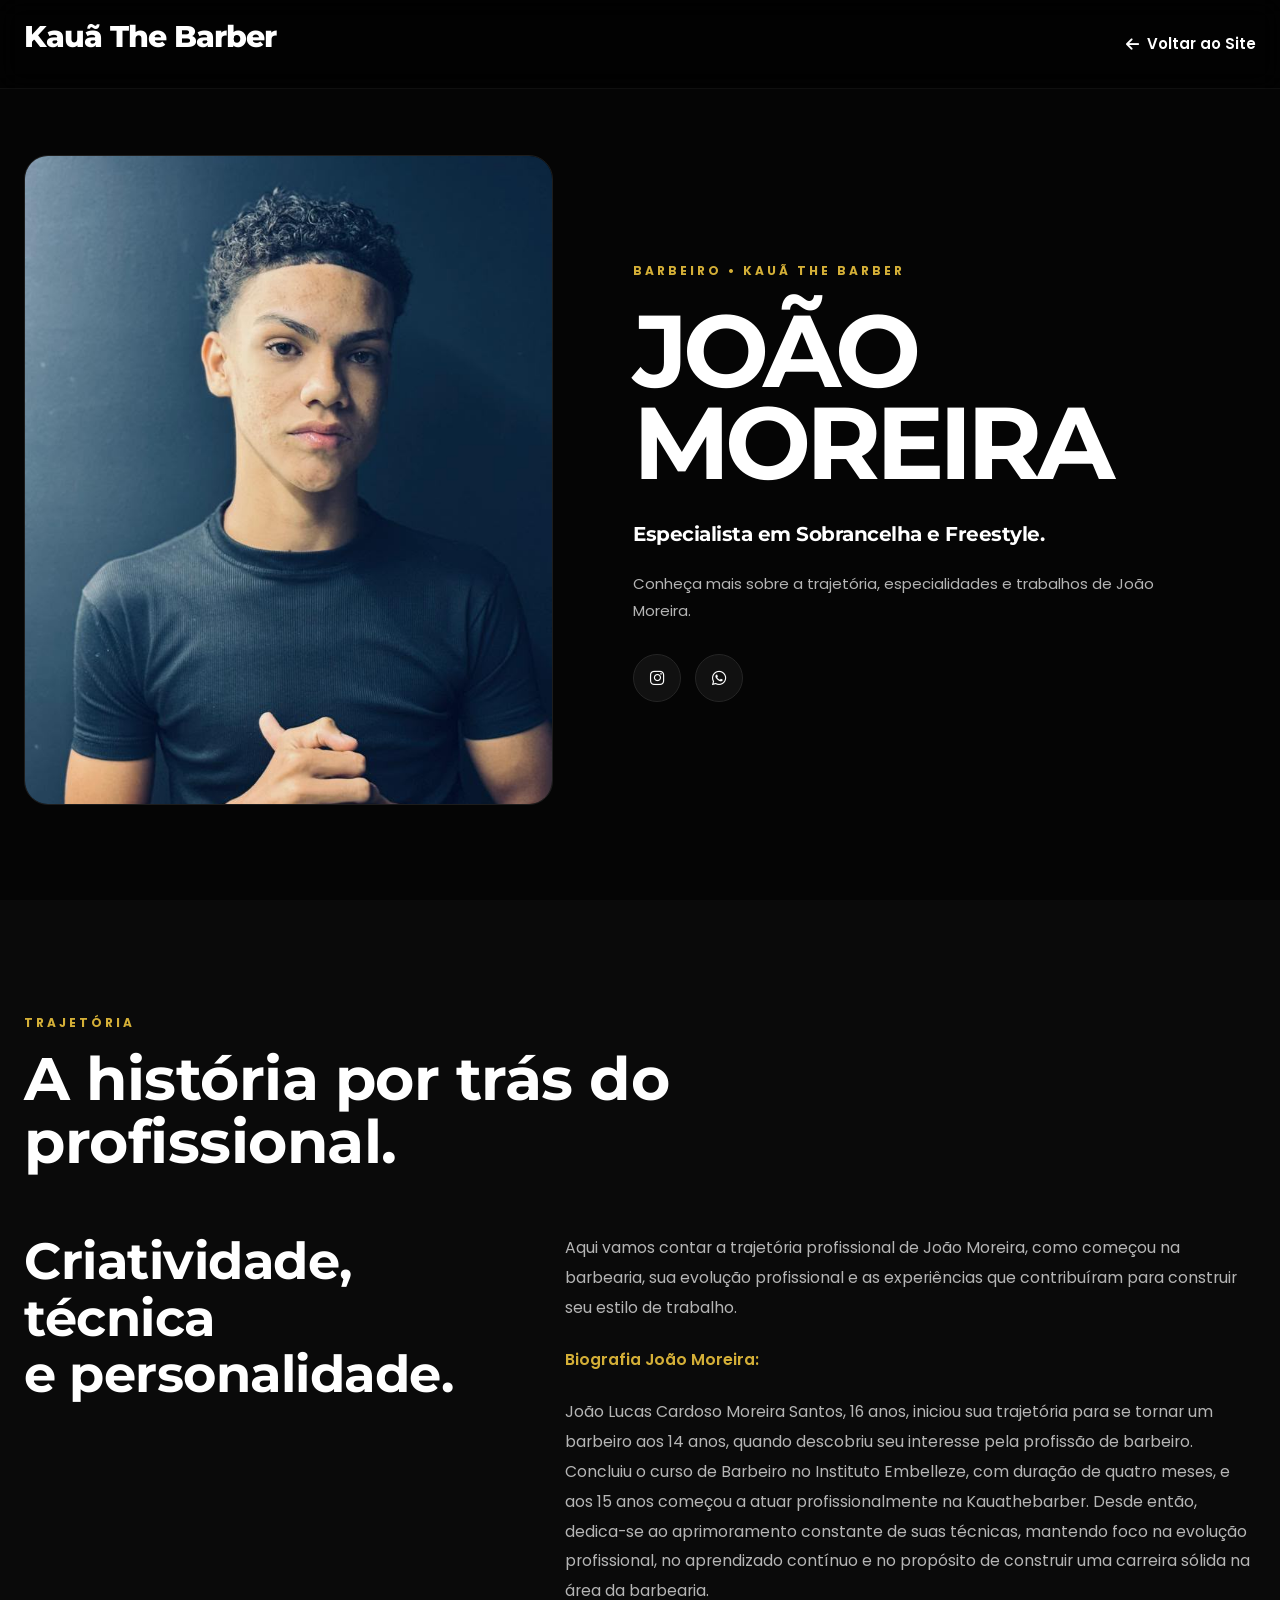
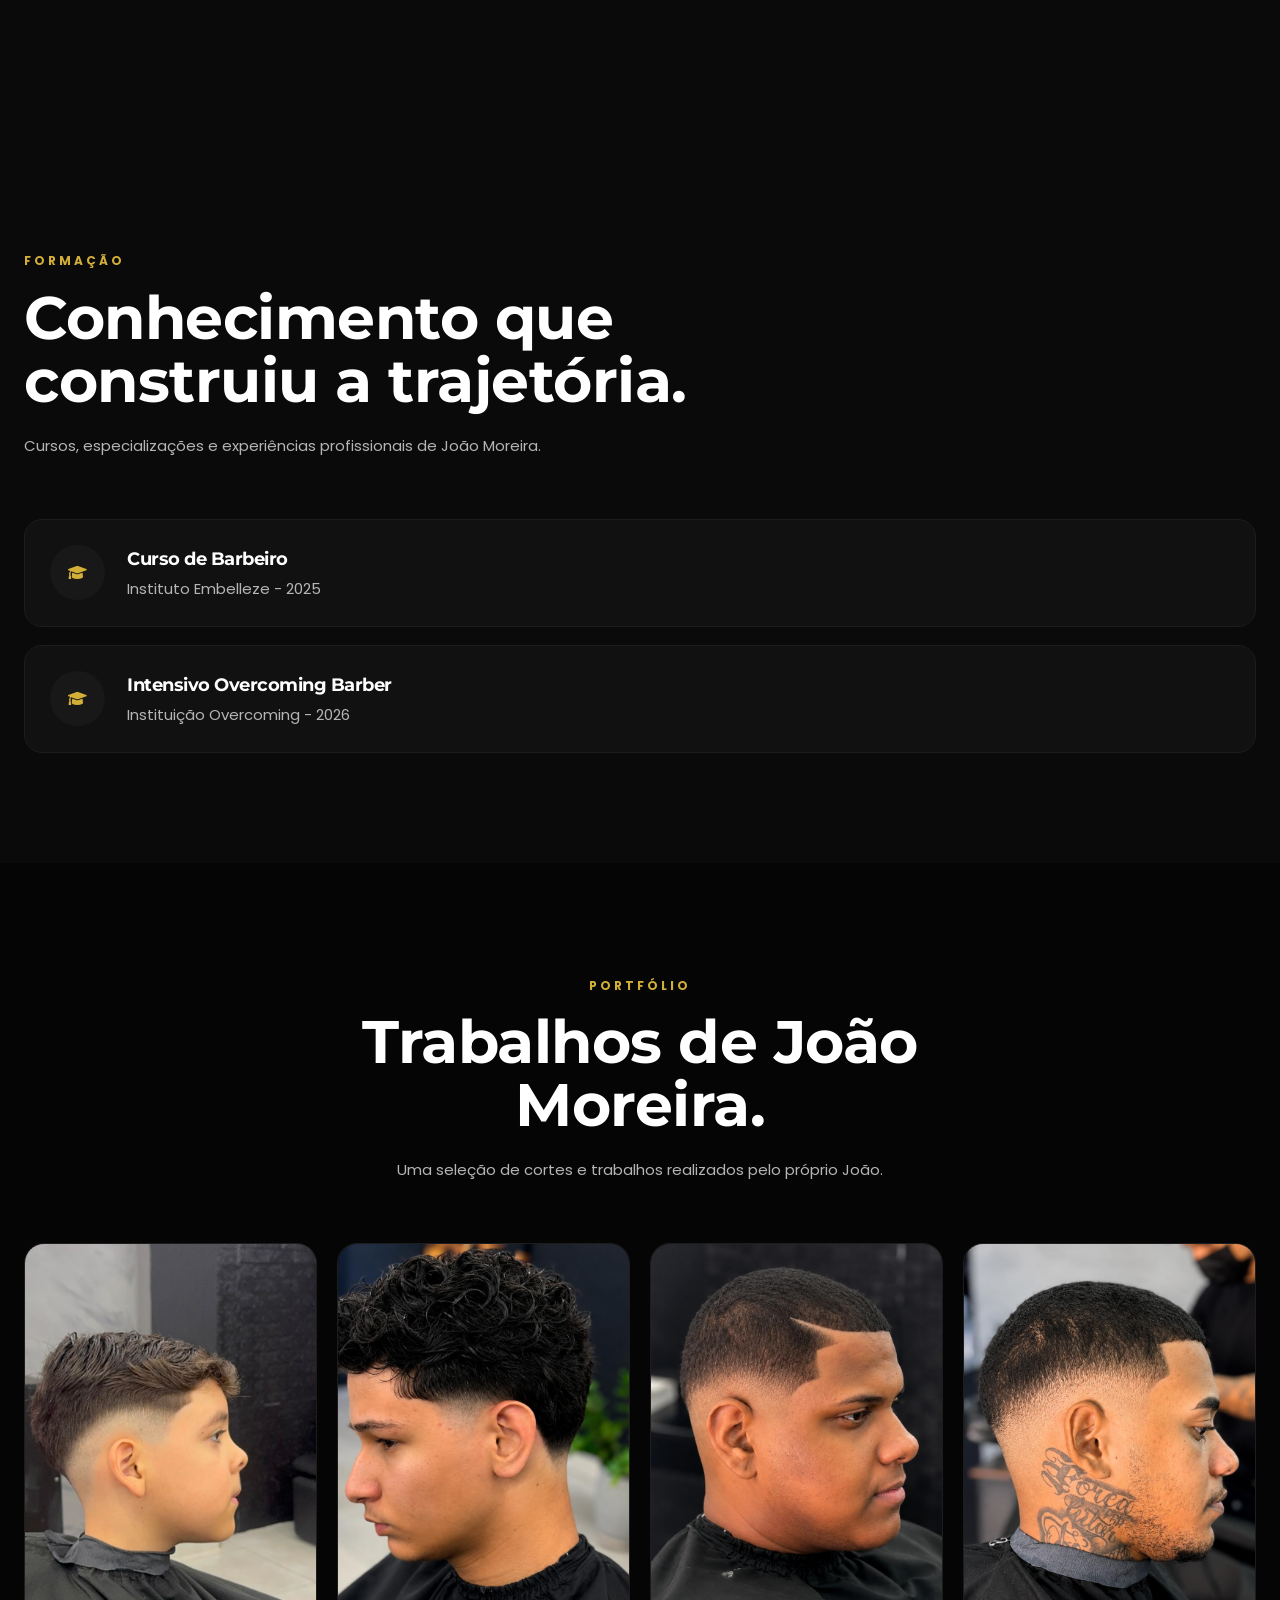
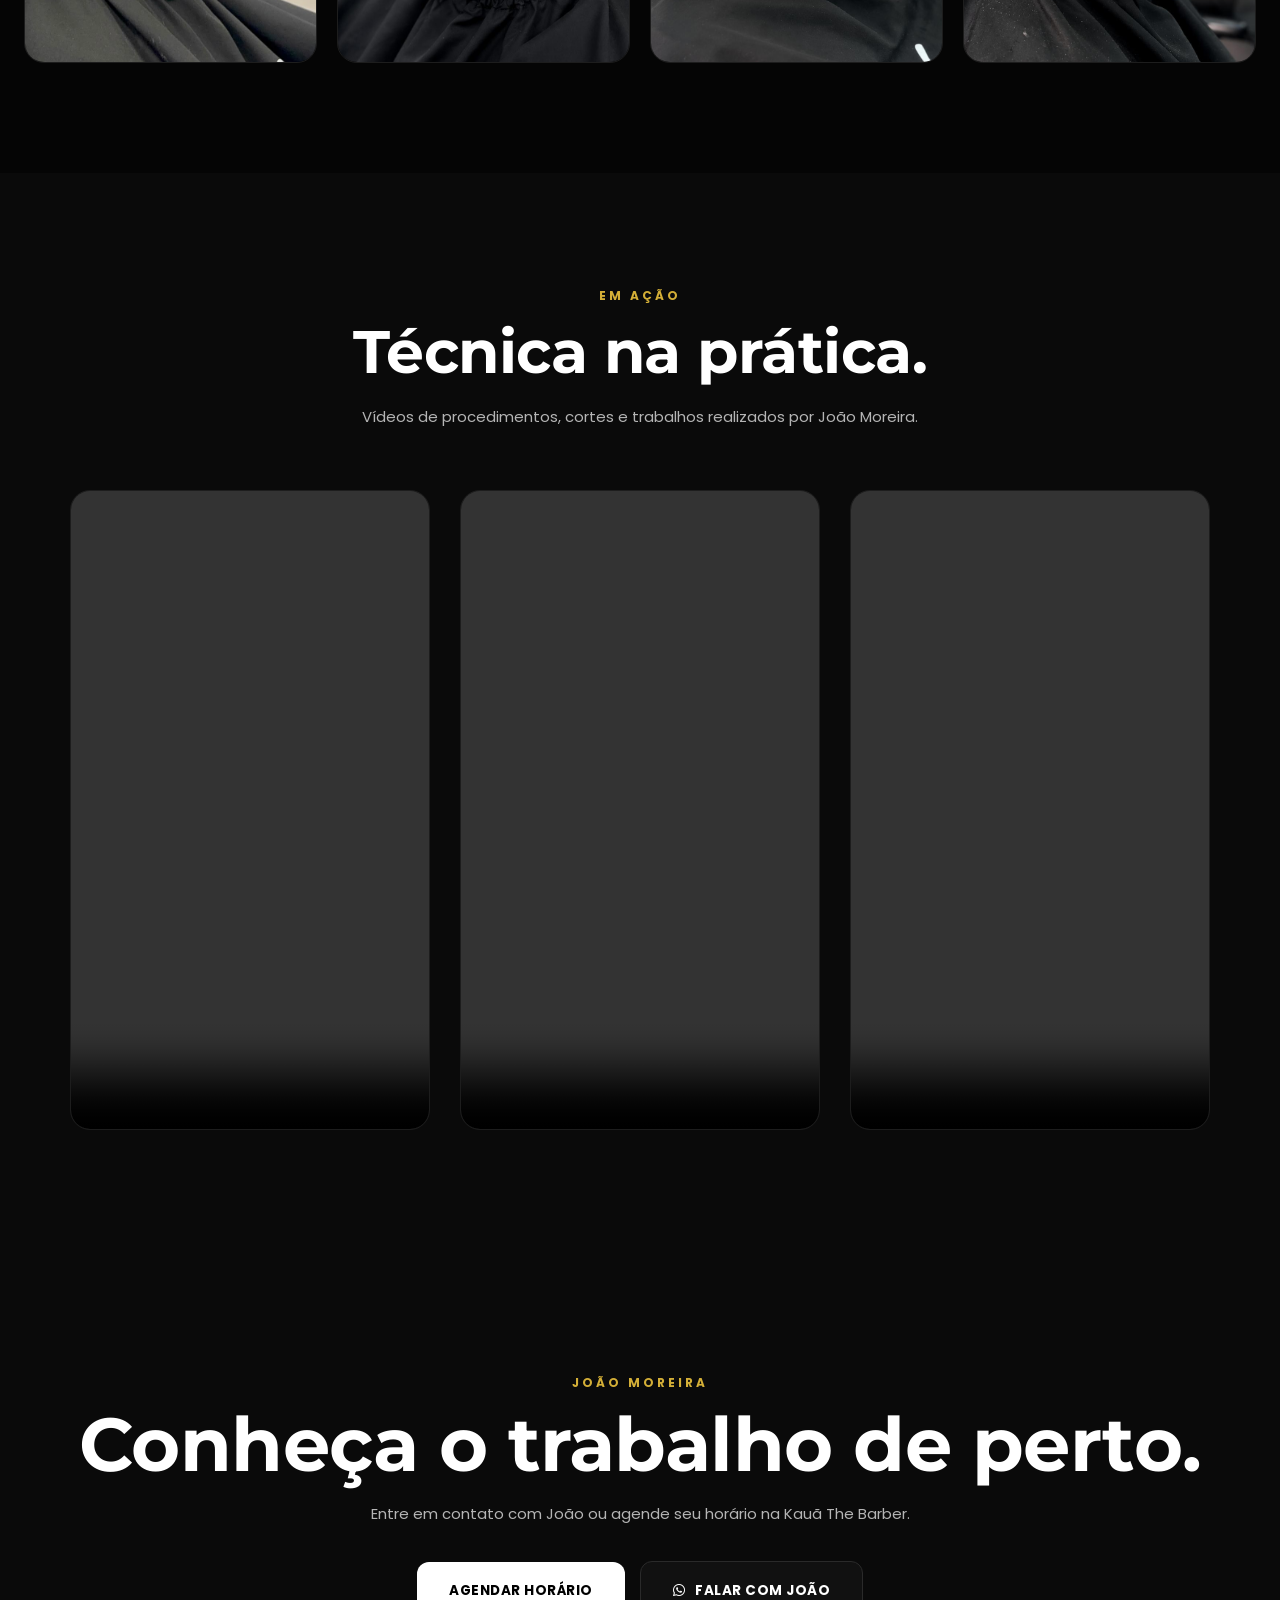
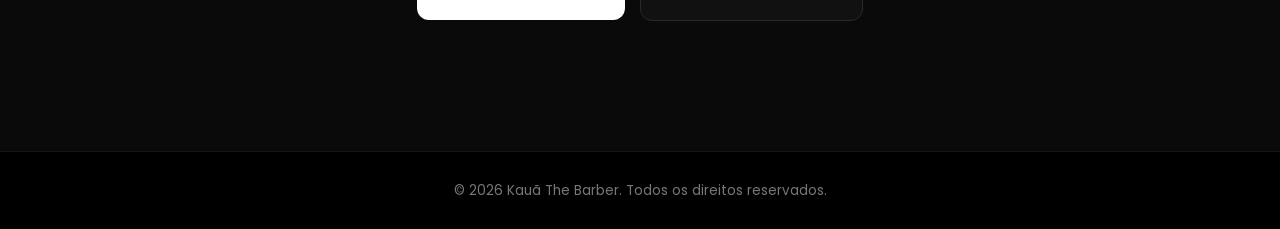
==== commit 1b515362: "ajustes finais no site" ====
--- a/biografia/bio_joao.html
+++ b/biografia/bio_joao.html
@@ -319,7 +319,7 @@
 
                 <div class="bio-portfolio-card">
 
-                    <img src="../imagens/img_16.jpeg" alt="Trabalho realizado por João Moreira" loading="lazy">
+                    <img src="../imagens/img_21.jpeg" alt="Trabalho realizado por João Moreira" loading="lazy">
 
                 </div>
 
@@ -344,6 +344,75 @@
 
                 </div>
 
+
+            </div>
+
+        </div>
+
+    </section>
+
+    <!-- ========================================
+    VÍDEOS
+    ========================================= -->
+
+    <section class="bio-section bio-videos">
+
+        <div class="bio-container">
+
+
+            <div class="bio-section-title centralizado">
+
+                <span>EM AÇÃO</span>
+
+                <h2>
+                    Técnica na prática.
+                </h2>
+
+                <p>
+                    Vídeos de procedimentos, cortes e trabalhos
+                    realizados por João Moreira.
+                </p>
+
+            </div>
+
+
+            <div class="videos-grid">
+
+                <div class="video-card">
+
+                    <video controls muted preload="metadata">
+
+                        <source src="../imagens/video_corte_joao.mp4" type="video/mp4">
+
+                        Seu navegador não suporta reprodução de vídeo.
+
+                    </video>
+
+                </div>
+
+                <div class="video-card">
+
+                    <video controls muted preload="metadata">
+
+                        <source src="../imagens/video_corte_joao_2.mp4" type="video/mp4">
+
+                        Seu navegador não suporta reprodução de vídeo.
+
+                    </video>
+
+                </div>
+
+                <div class="video-card">
+
+                    <video controls muted preload="metadata">
+
+                        <source src="../imagens/video_corte_joao_3.mp4" type="video/mp4">
+
+                        Seu navegador não suporta reprodução de vídeo.
+
+                    </video>
+
+                </div>
 
             </div>
 
--- a/css/styles.css
+++ b/css/styles.css
@@ -92,7 +92,7 @@
 .nav-menu {
     display: flex;
     align-items: center;
-    gap: 42px;
+    gap: 30px;
     margin-right: 160px;
     list-style: none;
 }
@@ -151,11 +151,13 @@
     flex: 1;
 
     display: flex;
-    justify-content: center;
-    align-items: flex-start;
-
-    margin-top: -200px;
-
+    flex-direction: column;
+
+    justify-content: flex-start;
+    align-items: center;
+
+    margin-top: -25px;
+    
 }
 
 .hero-video video {
@@ -172,6 +174,36 @@
     object-fit: cover;
 }
 
+.hero-video-btn {
+
+    display: inline-block;
+
+    margin-top: 70px;
+
+    padding: 18px 60px;
+
+    background: #ffffff;
+
+    color: #000;
+
+    text-decoration: none;
+
+    font-weight: 700;
+
+    border-radius: 14px;
+
+    letter-spacing: 1px;
+
+    transition: .3s ease;
+}
+
+.hero-video-btn:hover {
+
+    background: #d4af37;
+
+    transform: translateY(-3px);
+}
+
 .hero-title {
     font-size: clamp(3rem, 7vw, 6.5rem);
 
@@ -393,64 +425,65 @@
 
 .features {
     background: #0a0a0a;
-
     padding: 80px 0;
 }
 
 .features-grid {
     display: grid;
-
     grid-template-columns: repeat(auto-fit, minmax(280px, 1fr));
-
     gap: 32px;
 }
 
 .feature-card {
     background: #111111;
-
     border: 1px solid #1f1f1f;
-
     border-radius: 20px;
-
     transition: 0.3s ease;
 }
 
 .feature-card:hover {
     transform: translateY(-8px);
-
     border-color: #2f2f2f;
 }
 
 .feature-link {
     display: block;
-
     padding: 42px 32px;
-
     text-decoration: none;
-
     text-align: center;
 }
 
 .feature-link i {
     font-size: 2rem;
-
     color: #ffffff;
-
     margin-bottom: 22px;
 }
 
 .feature-link h3 {
     color: #ffffff;
-
     font-size: 1.5rem;
-
     margin-bottom: 14px;
 }
 
 .feature-link p {
     color: #b5b5b5;
-
     line-height: 1.7;
+}
+
+/* CTA dos cards */
+
+.feature-cta {
+    display: block;
+    margin-top: 24px;
+    color: #d4af37;
+    font-size: 0.95rem;
+    font-weight: 600;
+    letter-spacing: 0.3px;
+    transition: 0.3s ease;
+}
+
+.feature-link:hover .feature-cta {
+    transform: translateX(6px);
 }
 
 /* =========================
@@ -564,7 +597,7 @@
 
 .newsletter {
     padding: 100px 0;
-    background: #050505;
+    background: #080808;
     border-top: 1px solid #151515;
 }
 
@@ -670,30 +703,47 @@
 ========================= */
 
 .depoimentos {
-    padding: 100px 0;
-    background: #0a0a0a;
+
+    padding: 70px 0;
+
+    background: #050505;
+
 }
 
 .depoimentos .container {
+
     position: relative;
-    min-height: 250px;
+
+    min-height: 360px;
+
+    margin-top: -20px;
+
 }
 
 .titulo-depoimentos {
+
     text-align: center;
+
     font-size: 3rem;
-    margin-bottom: 50px;
+
+    margin-bottom: 40px;
+
 }
 
 .depoimento-card {
+
     opacity: 0;
+
     visibility: hidden;
 
     position: absolute;
+
     width: 100%;
 
     max-width: 900px;
+
     left: 50%;
+
     transform: translateX(-50%) translateY(15px);
 
     background: #111111;
@@ -709,25 +759,37 @@
     transition:
         opacity 1s ease,
         transform 1s ease;
+
 }
 
 .depoimento-card.active {
+
     opacity: 1;
+
     visibility: visible;
 
     transform: translateX(-50%) translateY(0);
+
 }
 
 .depoimento-card p {
+
     font-size: 1.2rem;
+
     line-height: 1.8;
+
     color: #e5e5e5;
+
     margin-bottom: 20px;
+
 }
 
 .depoimento-card span {
+
     color: #d4af37;
+
     font-weight: 600;
+
 }
 
 /* =========================
@@ -1017,8 +1079,82 @@
     }
 
     /* =========================
-    HERO
+    RECONHECIMENTO
     ========================= */
+
+    .reconhecimento-section {
+
+        padding: 80px 0;
+
+    }
+
+    .reconhecimento-header {
+
+        margin-bottom: 45px;
+
+    }
+
+    .reconhecimento-header h2 {
+
+        font-size: 2rem;
+
+    }
+
+    .reconhecimento-header p {
+
+        font-size: 1rem;
+
+    }
+
+    .premiacao-destaque img {
+
+        width: 100%;
+        height: 280px;
+
+        object-fit: cover;
+
+    }
+
+    .premiacao-grid {
+
+        display: flex;
+
+        flex-direction: column;
+
+        align-items: center;
+
+        gap: 20px;
+
+    }
+
+    .premiacao-grid img {
+
+        width: 100%;
+
+        max-width: 320px;
+
+        height: auto;
+
+        object-fit: cover;
+
+        border-radius: 20px;
+
+    }
+
+    .premiacao-video h3 {
+
+        font-size: 1.5rem;
+
+    }
+
+    .premiacao-video video {
+
+        width: 100%;
+        max-width: 100%;
+
+    }
+
+    /* HERO */
 
     .hero {
         min-height: auto;
@@ -1029,27 +1165,13 @@
     .hero-content {
         flex-direction: column;
         gap: 35px;
-        text-align: center;
-    }
-
-    .hero-text {
-        max-width: 100%;
-    }
-
-    .hero-title {
-        font-size: 3rem;
-        letter-spacing: -2px;
-    }
-
-    .hero-subtitle {
-        max-width: 100%;
     }
 
     .hero-video {
         width: 100%;
         display: flex;
         justify-content: center;
-        margin: 20px 0;
+        margin: 0;
     }
 
     .hero-video video {
@@ -1060,263 +1182,180 @@
 
     .hero-promocoes {
         grid-template-columns: 1fr;
-        max-width: 100%;
-    }
-
-    .cta-button {
+    }
+}
+
+/* =========================
+RECONHECIMENTO
+========================= */
+
+.reconhecimento-section {
+
+    padding: 110px 0;
+
+    background: #080808;
+
+}
+
+.reconhecimento-header {
+
+    text-align: center;
+
+    max-width: 900px;
+
+    margin: 0 auto 70px;
+
+}
+
+.reconhecimento-tag {
+
+    display: inline-flex;
+
+    align-items: center;
+
+    gap: 10px;
+
+    color: #d4af37;
+
+    font-weight: 700;
+
+    letter-spacing: 2px;
+
+    margin-bottom: 20px;
+
+}
+
+.reconhecimento-tag i {
+
+    font-size: 1.1rem;
+
+}
+
+.reconhecimento-header h2 {
+
+    font-size: clamp(2.2rem, 5vw, 3.5rem);
+
+    margin-bottom: 25px;
+
+}
+
+.reconhecimento-header p {
+
+    color: #bfbfbf;
+
+    line-height: 1.9;
+
+    font-size: 1.05rem;
+
+}
+
+.premiacao-destaque {
+
+    margin-bottom: 35px;
+
+}
+
+.premiacao-destaque img {
+
+    width: 100%;
+
+    height: 600px;
+
+    object-fit: cover;
+
+    border-radius: 22px;
+
+    border: 2px solid #d4af37;
+
+    transition: .4s;
+
+}
+
+.premiacao-destaque img:hover {
+
+    transform: scale(1.01);
+
+}
+
+/* GALERIA - DESKTOP */
+
+.premiacao-grid {
+
+    display: grid;
+
+    grid-template-columns: repeat(3, 1fr);
+
+    gap: 25px;
+
+    justify-content: center;
+
+    align-items: center;
+
+}
+
+.premiacao-grid img {
+
+    width: 100%;
+
+    height: 350px;
+
+    object-fit: cover;
+
+    border-radius: 20px;
+
+    transition: .3s;
+
+}
+
+.premiacao-grid img:hover {
+
+    transform: translateY(-6px);
+
+}
+
+.premiacao-video {
+
+    text-align: center;
+    margin-top: 80px;
+
+}
+
+.premiacao-video h3 {
+
+    margin-bottom: 30px;
+
+    font-size: 2rem;
+
+}
+
+.premiacao-video video {
+
+    width: 100%;
+
+    max-width: 355px;
+
+    border-radius: 22px;
+
+    border: 2px solid #d4af37;
+
+    box-shadow: 0 20px 60px rgba(0, 0, 0, .4);
+
+}
+
+/* FORÇA O LAYOUT MOBILE DAS PREMIAÇÕES */
+@media (max-width: 768px) {
+
+    .premiacao-grid {
+        display: flex !important;
+        flex-direction: column !important;
+        align-items: center;
+        gap: 20px;
+    }
+
+    .premiacao-grid img {
         width: 100%;
         max-width: 320px;
-        text-align: center;
-    }
-
-    /* =========================
-    RECONHECIMENTO
-    ========================= */
-
-    .reconhecimento-section {
-
-        padding: 80px 0;
-
-    }
-
-    .reconhecimento-header {
-
-        margin-bottom: 45px;
-
-    }
-
-    .reconhecimento-header h2 {
-
-        font-size: 2rem;
-
-    }
-
-    .reconhecimento-header p {
-
-        font-size: 1rem;
-
-    }
-
-    .premiacao-destaque img {
-
-        width: 100%;
-        height: 280px;
-
-        object-fit: cover;
-
-    }
-
-    .premiacao-grid {
-
-        grid-template-columns: 1fr;
-
-        gap: 18px;
-
-    }
-
-    .premiacao-grid img {
-
-        width: 100%;
-        height: 250px;
-
-        object-fit: cover;
-
-    }
-
-    .premiacao-video h3 {
-
-        font-size: 1.5rem;
-
-    }
-
-    .premiacao-video video {
-
-        width: 100%;
-        max-width: 100%;
-
-    }
-
-/* HERO */
-
-.hero {
-    min-height: auto;
-    padding-top: 120px;
-    padding-bottom: 60px;
-}
-
-.hero-content {
-    flex-direction: column;
-    gap: 35px;
-}
-
-.hero-video {
-    width: 100%;
-    display: flex;
-    justify-content: center;
-    margin: 0;
-}
-
-.hero-video video {
-    width: 100%;
-    max-width: 300px;
-    border-radius: 20px;
-}
-
-.hero-promocoes {
-    grid-template-columns: 1fr;
-}
-}
-
-/* =========================
-RECONHECIMENTO
-========================= */
-
-.reconhecimento-section {
-
-    padding: 110px 0;
-
-    background: #080808;
-
-}
-
-.reconhecimento-header {
-
-    text-align: center;
-
-    max-width: 900px;
-
-    margin: 0 auto 70px;
-
-}
-
-.reconhecimento-tag {
-
-    display: inline-flex;
-
-    align-items: center;
-
-    gap: 10px;
-
-    color: #d4af37;
-
-    font-weight: 700;
-
-    letter-spacing: 2px;
-
-    margin-bottom: 20px;
-
-}
-
-.reconhecimento-tag i {
-
-    font-size: 1.1rem;
-
-}
-
-.reconhecimento-header h2 {
-
-    font-size: clamp(2.2rem, 5vw, 3.5rem);
-
-    margin-bottom: 25px;
-
-}
-
-.reconhecimento-header p {
-
-    color: #bfbfbf;
-
-    line-height: 1.9;
-
-    font-size: 1.05rem;
-
-}
-
-.premiacao-destaque {
-
-    margin-bottom: 35px;
-
-}
-
-.premiacao-destaque img {
-
-    width: 100%;
-
-    height: 600px;
-
-    object-fit: cover;
-
-    border-radius: 22px;
-
-    border: 2px solid #d4af37;
-
-    transition: .4s;
-
-}
-
-.premiacao-destaque img:hover {
-
-    transform: scale(1.01);
-
-}
-
-.premiacao-grid {
-
-    display: grid;
-
-    grid-template-columns: repeat(4, 1fr);
-
-    gap: 20px;
-
-    margin-bottom: 70px;
-
-}
-
-.premiacao-grid img {
-
-    width: 100%;
-
-    height: 260px;
-
-    object-fit: cover;
-
-    border-radius: 18px;
-
-    transition: .35s;
-
-    cursor: pointer;
-
-}
-
-.premiacao-grid img:hover {
-
-    transform: translateY(-6px);
-
-}
-
-.premiacao-video {
-
-    text-align: center;
-
-}
-
-.premiacao-video h3 {
-
-    margin-bottom: 30px;
-
-    font-size: 2rem;
-
-}
-
-.premiacao-video video {
-
-    width: 100%;
-
-    max-width: 355px;
-
-    border-radius: 22px;
-
-    border: 2px solid #d4af37;
-
-    box-shadow: 0 20px 60px rgba(0, 0, 0, .4);
+        height: auto;
+    }
 
 }
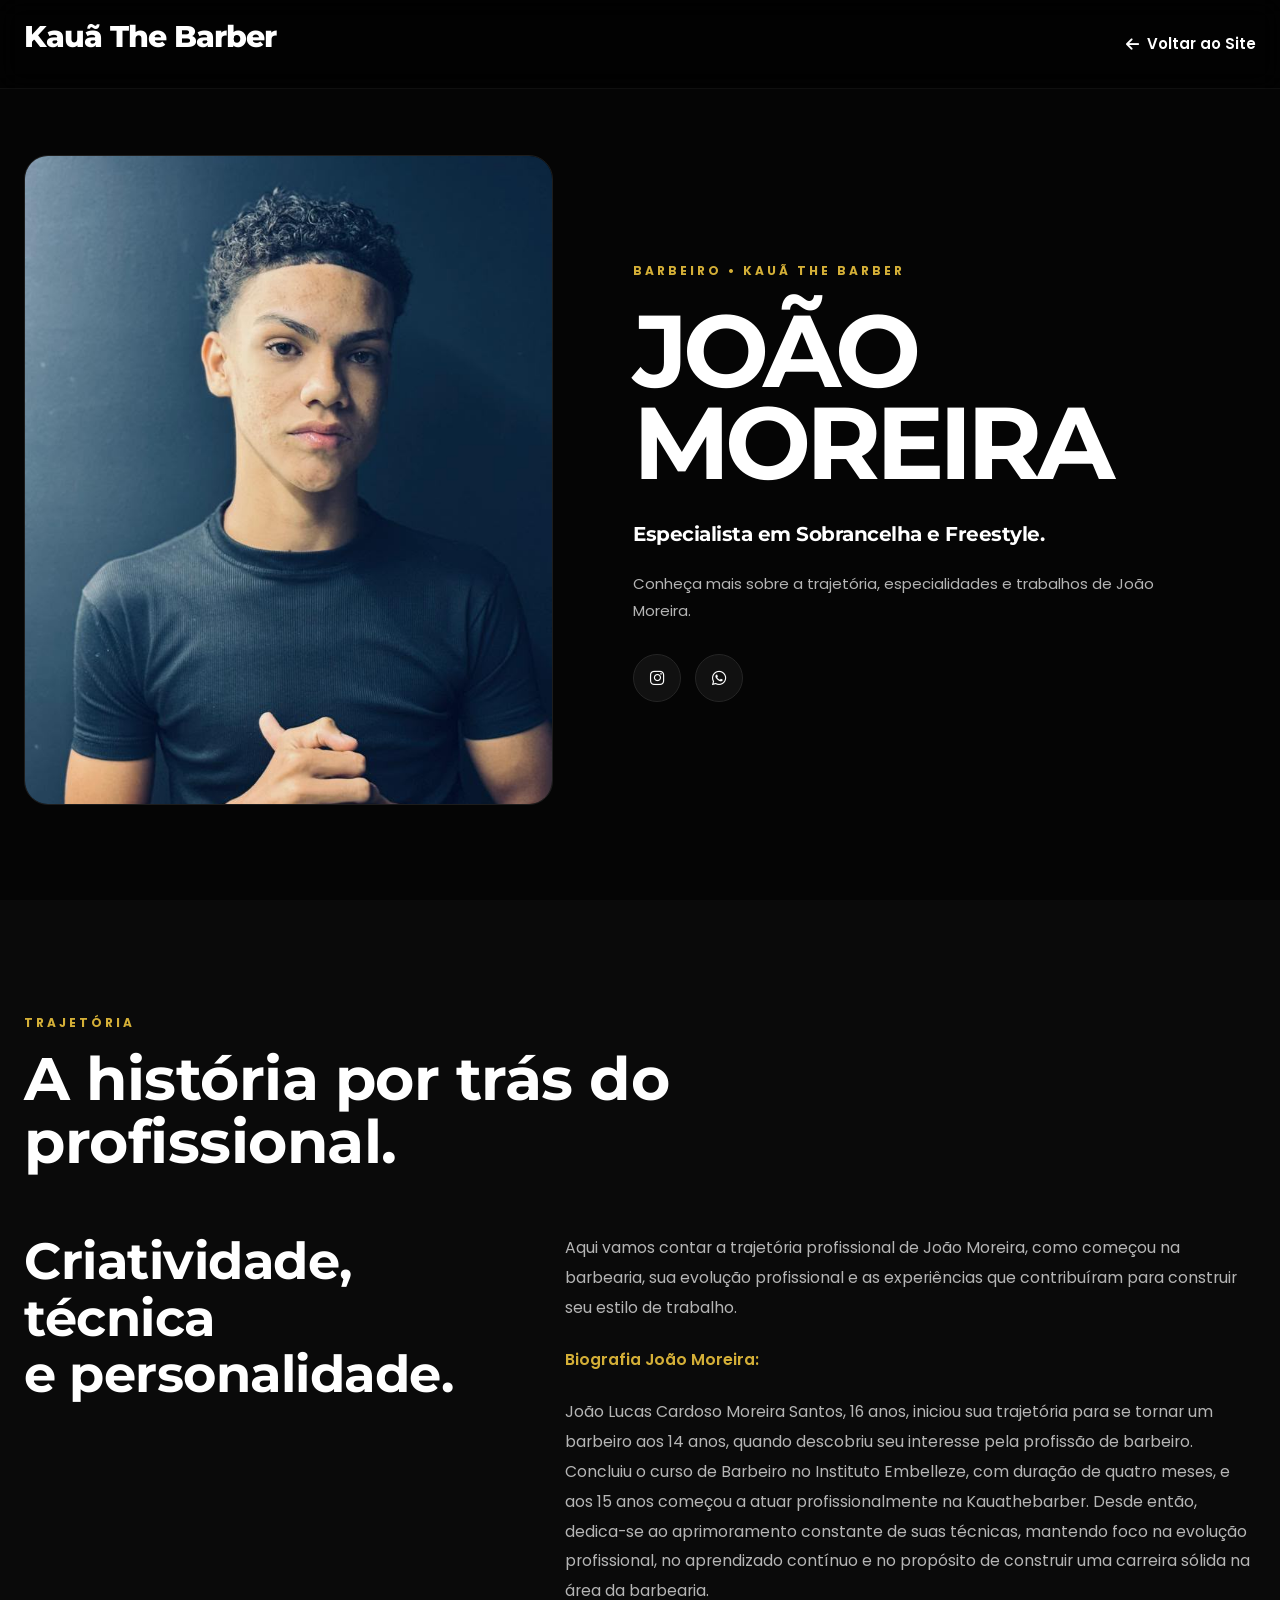
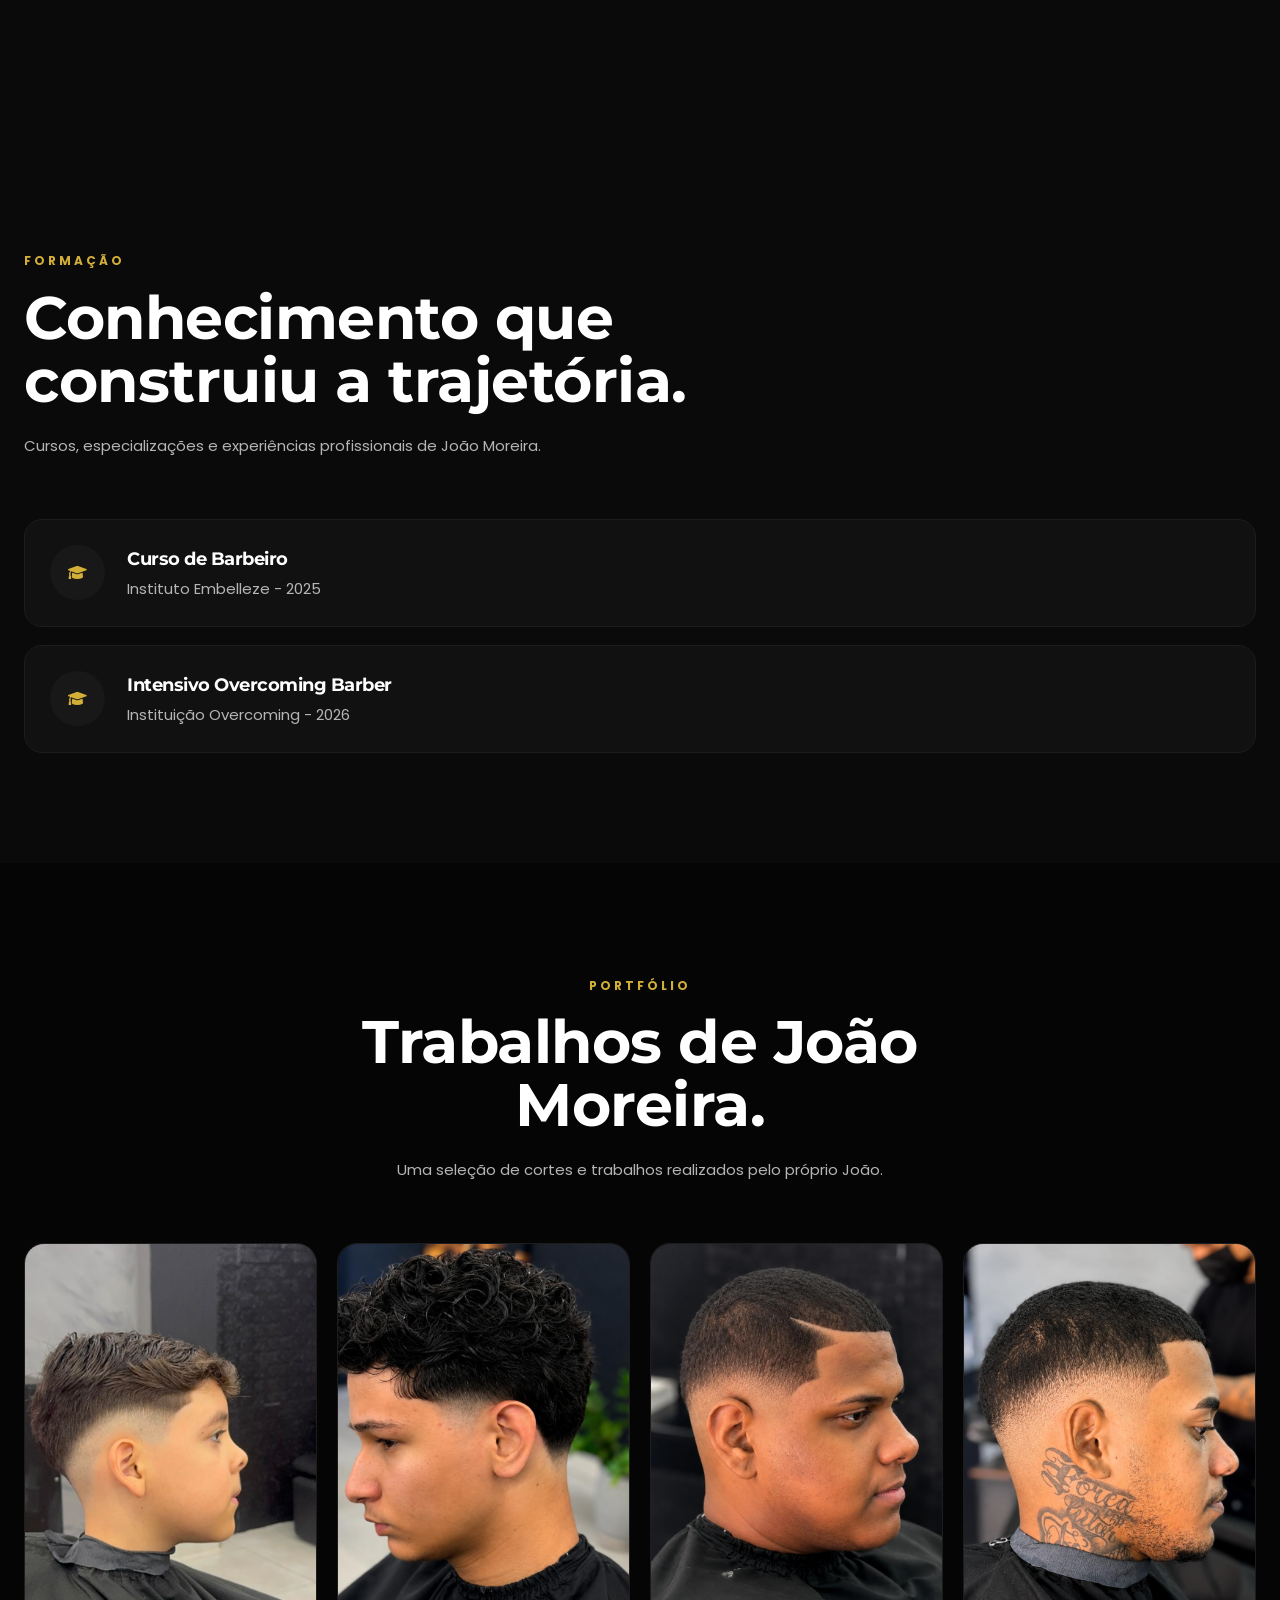
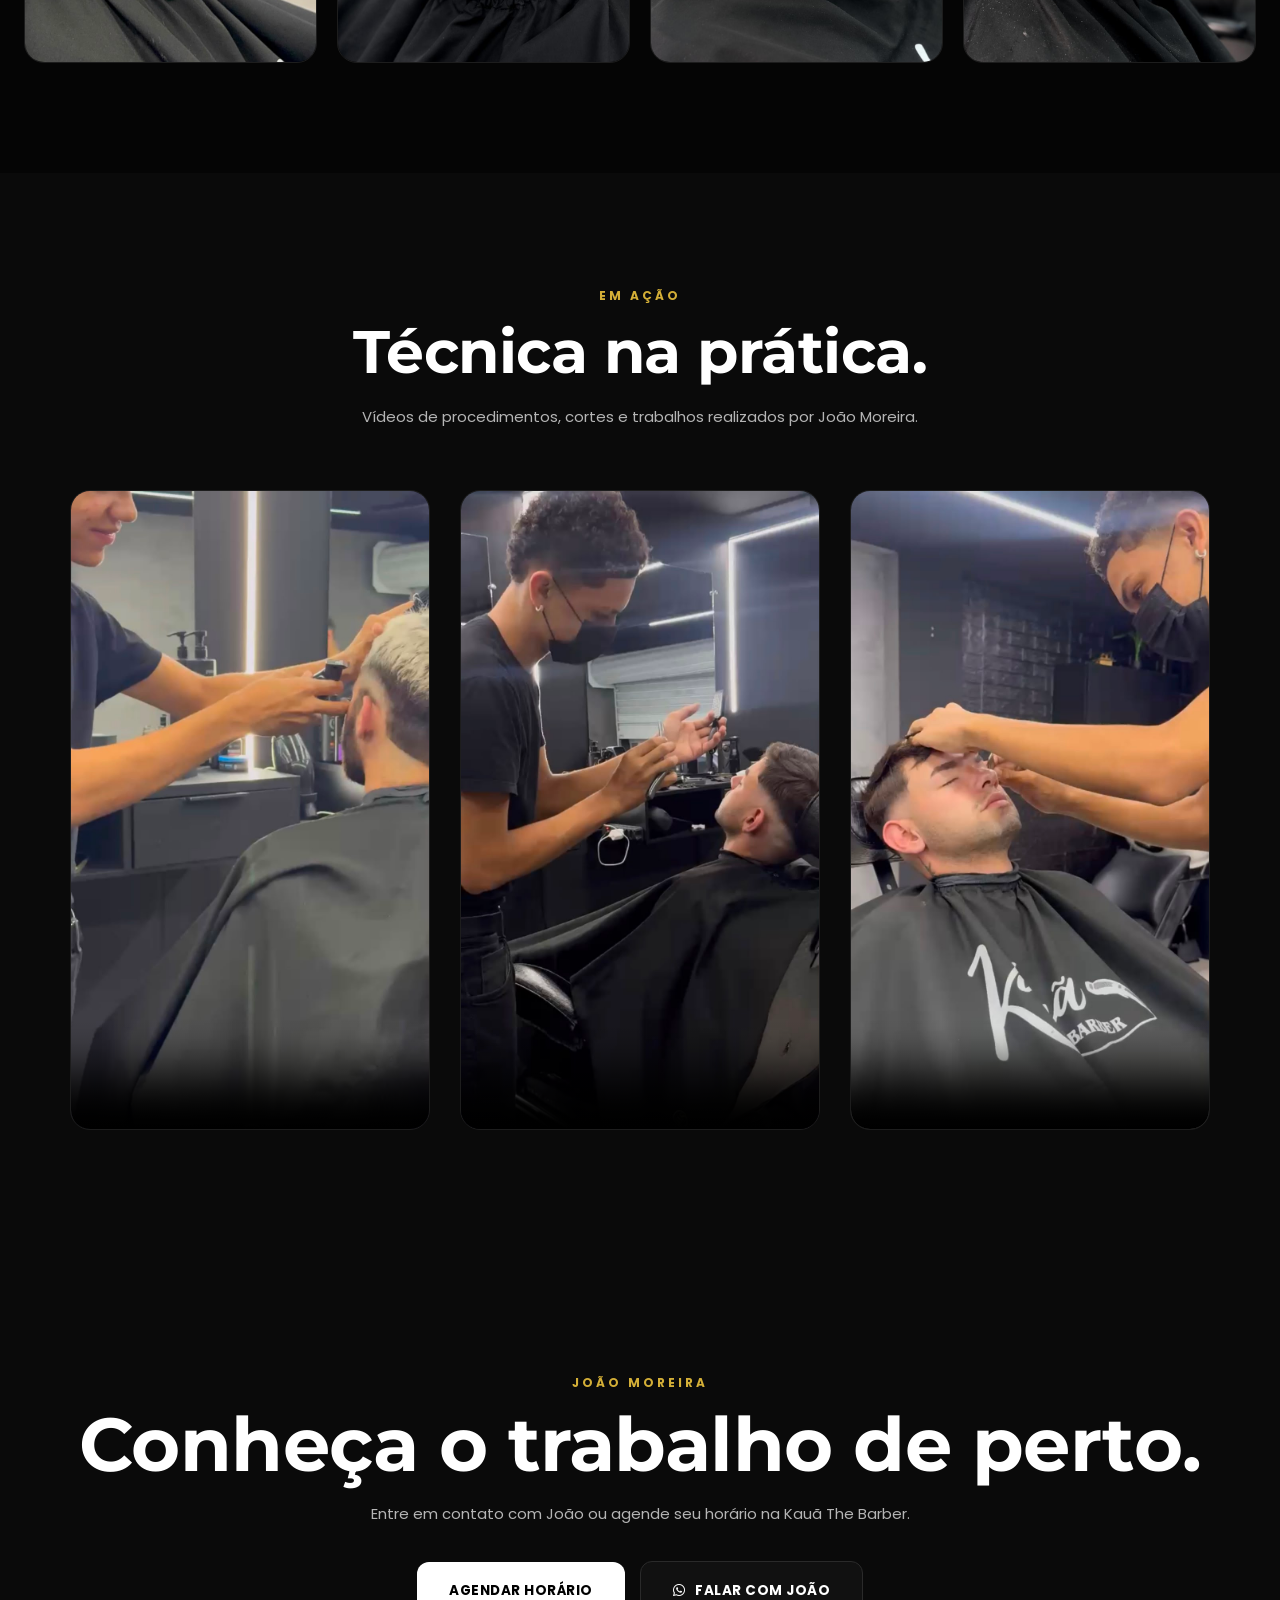
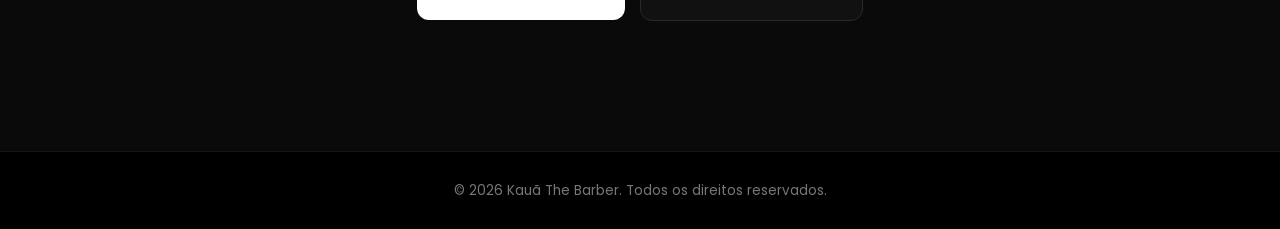
==== commit 017f7dbb: "adicionado as thumbs dos videos" ====
--- a/biografia/bio_joao.html
+++ b/biografia/bio_joao.html
@@ -352,13 +352,12 @@
     </section>
 
     <!-- ========================================
-    VÍDEOS
-    ========================================= -->
+VÍDEOS
+========================================= -->
 
     <section class="bio-section bio-videos">
 
         <div class="bio-container">
-
 
             <div class="bio-section-title centralizado">
 
@@ -375,12 +374,11 @@
 
             </div>
 
-
             <div class="videos-grid">
 
                 <div class="video-card">
 
-                    <video controls muted preload="metadata">
+                    <video controls muted preload="metadata" poster="./img/img_thumb_joao_1.jpeg">
 
                         <source src="../imagens/video_corte_joao.mp4" type="video/mp4">
 
@@ -392,7 +390,7 @@
 
                 <div class="video-card">
 
-                    <video controls muted preload="metadata">
+                    <video controls muted preload="metadata" poster="./img/img_thumb_joao_2.jpeg">
 
                         <source src="../imagens/video_corte_joao_2.mp4" type="video/mp4">
 
@@ -404,7 +402,7 @@
 
                 <div class="video-card">
 
-                    <video controls muted preload="metadata">
+                    <video controls muted preload="metadata" poster="./img/img_thumb_joao_3.jpeg">
 
                         <source src="../imagens/video_corte_joao_3.mp4" type="video/mp4">
 
